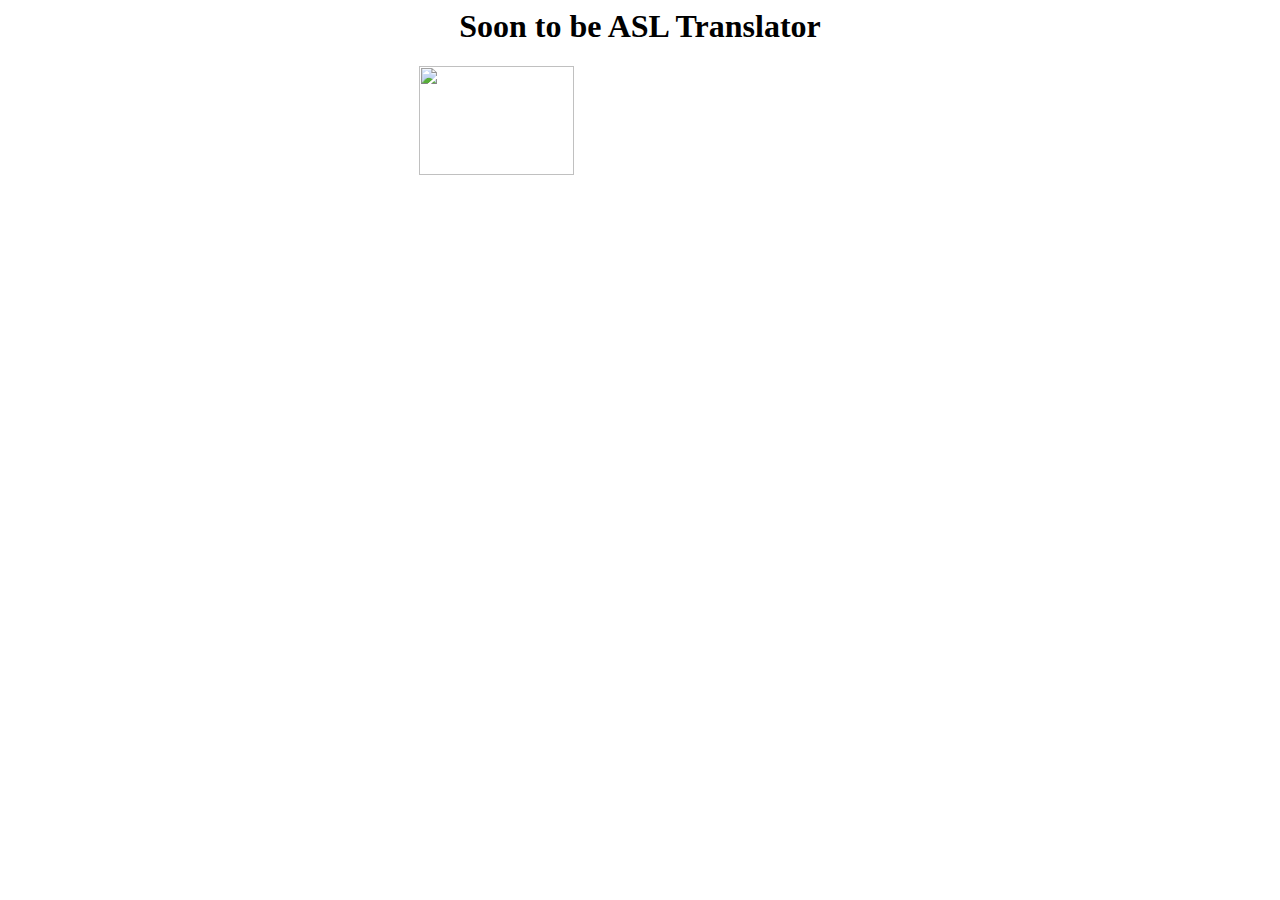
==== templates/index.html @ d7c4ff52 "created basic flask app with working live video feed." ====
<html>
  <head>
    <title>Mod1</title>
    <style>
	img {
  	display: block;
  	margin-left: auto;
  	margin-right: auto;
	width: 35%
	}
    </style>
  </head>
  <body>
    <h1 align="center">Soon to be ASL Translator</h1>
    <img id="bg" class="center" src="{{ url_for('video_feed') }}">
  </body>
</html>
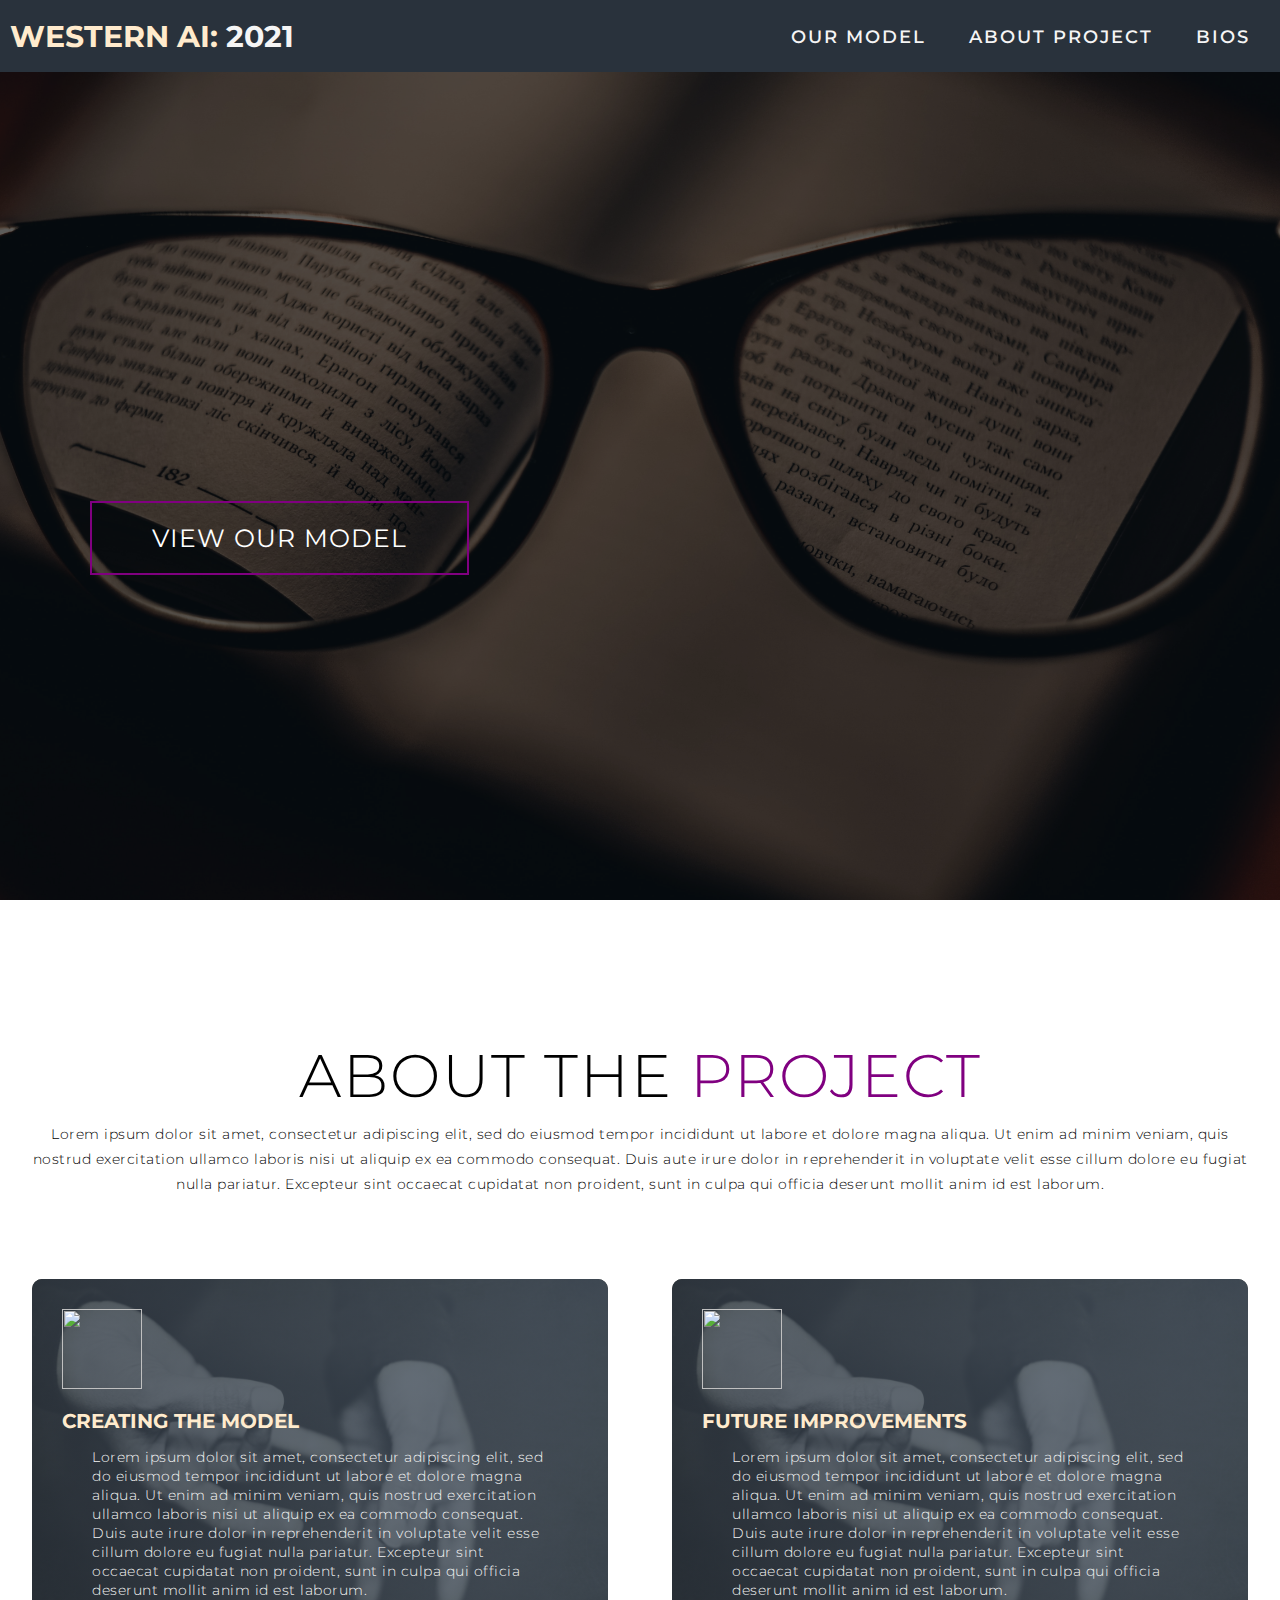
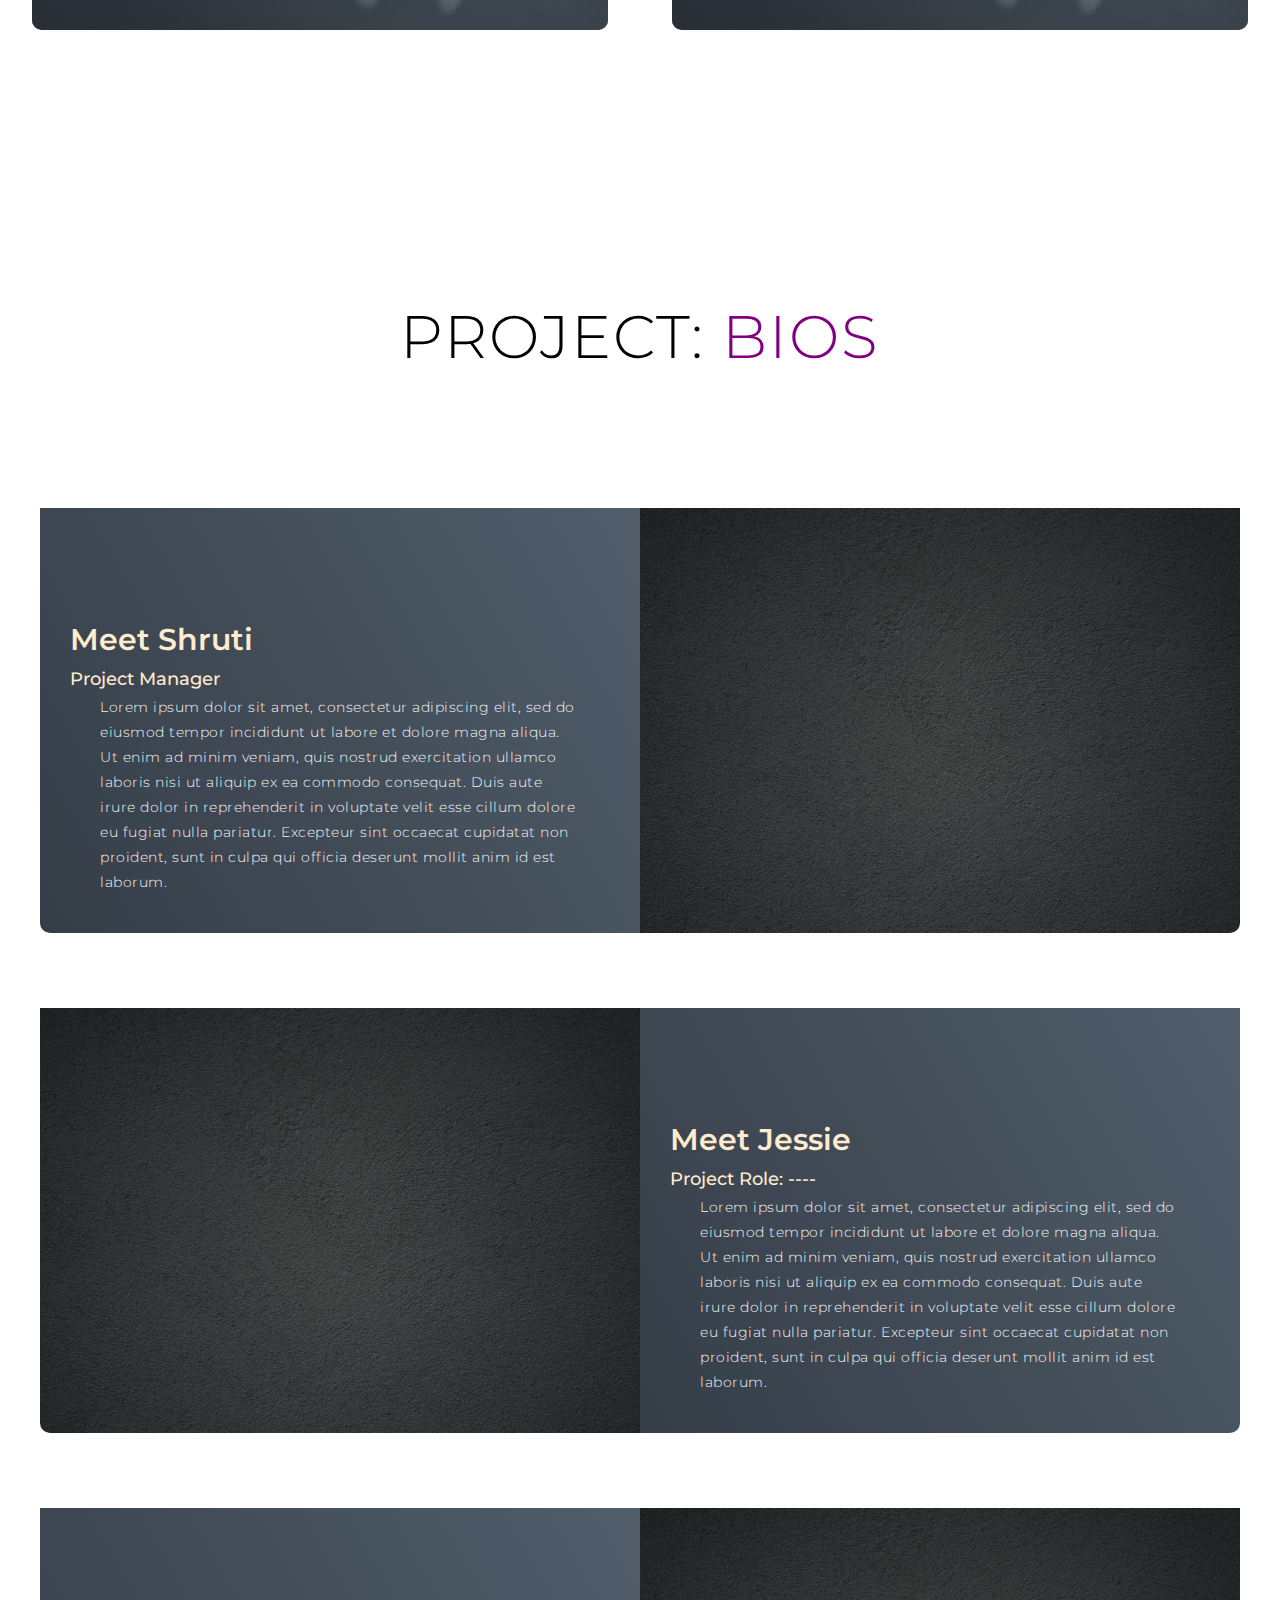
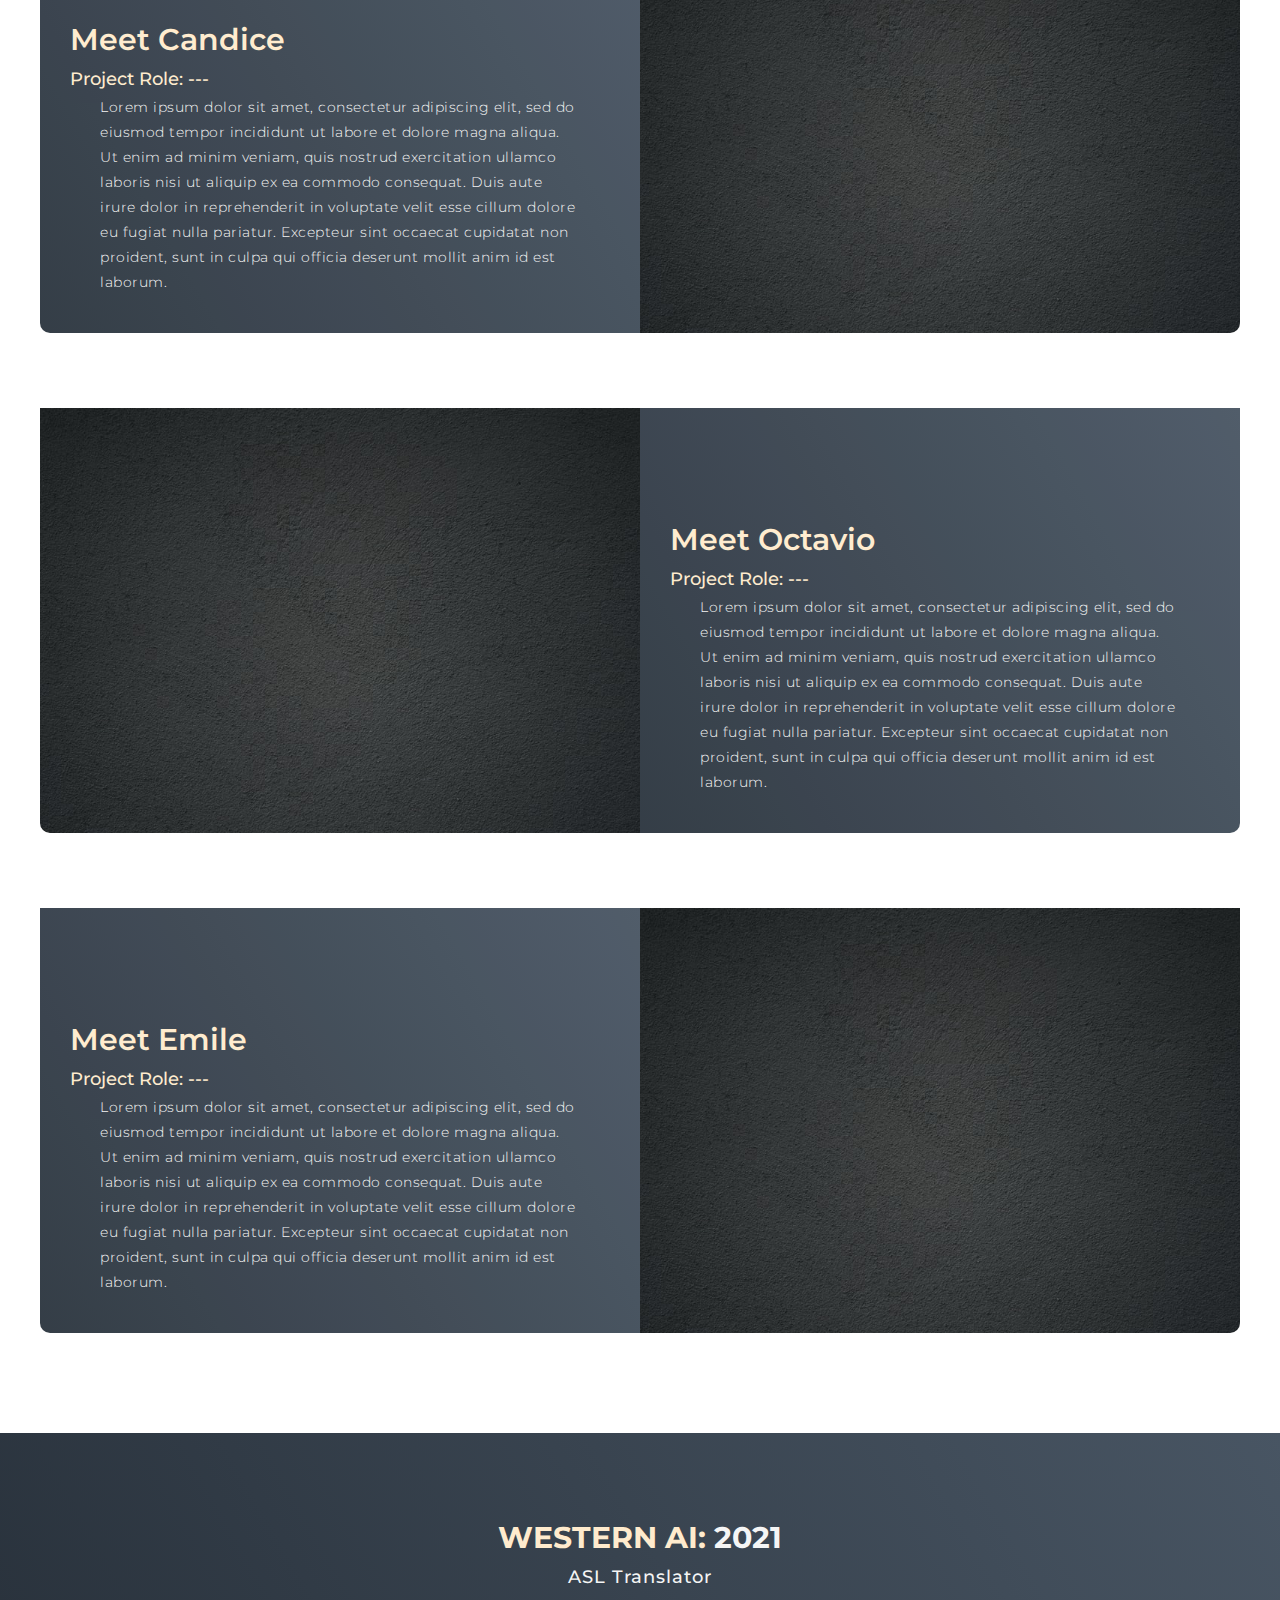
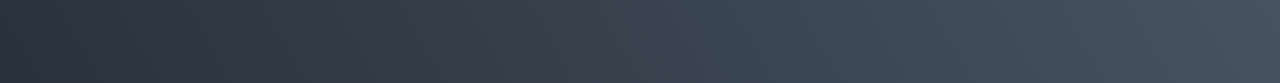
==== commit bcd85f4c: "moved html and stuff to templates folder" ====
--- a/templates/index.html
+++ b/templates/index.html
@@ -1,17 +1,171 @@
+<!DOCTYPE html>
+
 <html>
-  <head>
-    <title>Mod1</title>
-    <style>
-	img {
-  	display: block;
-  	margin-left: auto;
-  	margin-right: auto;
-	width: 35%
-	}
-    </style>
-  </head>
-  <body>
-    <h1 align="center">Soon to be ASL Translator</h1>
-    <img id="bg" class="center" src="{{ url_for('video_feed') }}">
-  </body>
-</html>
+<head>
+    <meta charset="utf-8" />
+    <title> Western AI 2021: ASL Translator </title>
+    <link rel="stylesheet" href="style.css">
+
+</head>
+
+<body>
+  <!--- Header  -->
+  <section id ="header">
+    <div class="header container"> 
+      <div class="nav-bar">
+        <div class="foot">
+          <a href="#Top"> <h1>Western AI: <span> 2021 </span></h1></a>
+        </div>
+        <div class="nav-list">
+          <div class="hamburger"> <div class="bar"> </div></div>
+          <ul>
+            <li><a href="Model.html"> Our Model</a></li>
+            <li><a href="#about">About Project</a></li>
+            <li><a href="#projects">Bios</a></li>
+
+          </ul>
+        </div>
+
+      </div>
+    </div>
+
+  </section>
+  <!--- end of Header  -->
+
+
+  <!--- Top Section -->
+  <section id = "Top">
+    <div class="top container">
+      <div>
+        <h1> Western AI:  <span></span></h1>
+        <h1> ASL Translator <span></span></h1>
+        <a href="Model.html" type="button" class="cta"> View Our Model</a>
+      </div>
+    </div>
+  </section>
+  <!--- End of Top Section -->
+
+
+  <!--- About The Project Section -->
+  <section id="about">
+    <div class="about container">
+      <div class="about-top">
+        <h1 class="section-title"> About The <span> Project</span></h1>
+        <p>
+          Lorem ipsum dolor sit amet, consectetur adipiscing elit, sed do eiusmod tempor incididunt ut labore et dolore magna aliqua. Ut enim ad minim veniam, quis nostrud exercitation ullamco laboris nisi ut aliquip ex ea commodo consequat. Duis aute irure dolor in reprehenderit in voluptate velit esse cillum dolore eu fugiat nulla pariatur. Excepteur sint occaecat cupidatat non proident, sunt in culpa qui officia deserunt mollit anim id est laborum.
+        </p>
+      </div>
+
+      <div class="about-bottom">
+        <div class="section-item">
+          <div class="icon"> <img src="https://img.icons8.com/bubbles/100/000000/sign-language-i.png"/> </div>
+          <h2> Creating the Model </h2>
+          <p>
+            Lorem ipsum dolor sit amet, consectetur adipiscing elit, sed do eiusmod tempor incididunt ut labore et dolore magna aliqua. Ut enim ad minim veniam, quis nostrud exercitation ullamco laboris nisi ut aliquip ex ea commodo consequat. Duis aute irure dolor in reprehenderit in voluptate velit esse cillum dolore eu fugiat nulla pariatur. Excepteur sint occaecat cupidatat non proident, sunt in culpa qui officia deserunt mollit anim id est laborum.
+          </p>  
+        </div>
+        <div class="section-item">
+          <div class="icon"> <img src="https://img.icons8.com/bubbles/100/000000/sign-language-i.png"/>  </div>
+          <h2> Future Improvements </h2>
+          <p>
+            Lorem ipsum dolor sit amet, consectetur adipiscing elit, sed do eiusmod tempor incididunt ut labore et dolore magna aliqua. Ut enim ad minim veniam, quis nostrud exercitation ullamco laboris nisi ut aliquip ex ea commodo consequat. Duis aute irure dolor in reprehenderit in voluptate velit esse cillum dolore eu fugiat nulla pariatur. Excepteur sint occaecat cupidatat non proident, sunt in culpa qui officia deserunt mollit anim id est laborum.
+          </p>  
+        </div>
+      </div>
+    </div>
+
+  </section>
+  <!--- End of About Project Section -->
+
+  <!--- Project Bios -->
+  <section id = "projects">
+    <div class = "projects container">
+      <div class="projects-header">
+        <h1 class="section-title">  Project: <span>Bios</span> </h1>
+      </div>
+
+      <div class="all-projects">
+        <div class="project-items"> 
+          <div class="project-info">
+            <h1>Meet Shruti</h1>
+            <h2>Project Manager</h2>
+            <p> Lorem ipsum dolor sit amet, consectetur adipiscing elit, sed do eiusmod tempor incididunt ut labore et dolore magna aliqua. Ut enim ad minim veniam, quis nostrud exercitation ullamco laboris nisi ut aliquip ex ea commodo consequat. Duis aute irure dolor in reprehenderit in voluptate velit esse cillum dolore eu fugiat nulla pariatur. Excepteur sint occaecat cupidatat non proident, sunt in culpa qui officia deserunt mollit anim id est laborum.
+            </p>
+          </div>
+          <div class="project-img">
+            <img src="./images/placehold.jpg" alt="img">
+          </div>
+        </div>
+
+        <div class="project-items"> 
+          <div class="project-info">
+            <h1>Meet Jessie</h1>
+            <h2>Project Role: ----</h2>
+            <p> Lorem ipsum dolor sit amet, consectetur adipiscing elit, sed do eiusmod tempor incididunt ut labore et dolore magna aliqua. Ut enim ad minim veniam, quis nostrud exercitation ullamco laboris nisi ut aliquip ex ea commodo consequat. Duis aute irure dolor in reprehenderit in voluptate velit esse cillum dolore eu fugiat nulla pariatur. Excepteur sint occaecat cupidatat non proident, sunt in culpa qui officia deserunt mollit anim id est laborum.
+            </p>
+          </div>
+          <div class="project-img">
+            <img src="./images/placehold.jpg" alt="img">
+          </div>
+        </div>
+
+        <div class="project-items"> 
+          <div class="project-info">
+            <h1>Meet Candice</h1>
+            <h2>Project Role: ---</h2>
+            <p> Lorem ipsum dolor sit amet, consectetur adipiscing elit, sed do eiusmod tempor incididunt ut labore et dolore magna aliqua. Ut enim ad minim veniam, quis nostrud exercitation ullamco laboris nisi ut aliquip ex ea commodo consequat. Duis aute irure dolor in reprehenderit in voluptate velit esse cillum dolore eu fugiat nulla pariatur. Excepteur sint occaecat cupidatat non proident, sunt in culpa qui officia deserunt mollit anim id est laborum.
+            </p>
+          </div>
+          <div class="project-img">
+            <img src="./images/placehold.jpg" alt="img">
+          </div>
+        </div>
+
+        <div class="project-items"> 
+          <div class="project-info">
+            <h1>Meet Octavio</h1>
+            <h2>Project Role: ---</h2>
+            <p> Lorem ipsum dolor sit amet, consectetur adipiscing elit, sed do eiusmod tempor incididunt ut labore et dolore magna aliqua. Ut enim ad minim veniam, quis nostrud exercitation ullamco laboris nisi ut aliquip ex ea commodo consequat. Duis aute irure dolor in reprehenderit in voluptate velit esse cillum dolore eu fugiat nulla pariatur. Excepteur sint occaecat cupidatat non proident, sunt in culpa qui officia deserunt mollit anim id est laborum.
+            </p>
+          </div>
+          <div class="project-img">
+            <img src="./images/placehold.jpg" alt="img">
+          </div>
+        </div>
+
+        <div class="project-items"> 
+          <div class="project-info">
+            <h1>Meet Emile </h1>
+            <h2>Project Role: ---</h2>
+            <p> Lorem ipsum dolor sit amet, consectetur adipiscing elit, sed do eiusmod tempor incididunt ut labore et dolore magna aliqua. Ut enim ad minim veniam, quis nostrud exercitation ullamco laboris nisi ut aliquip ex ea commodo consequat. Duis aute irure dolor in reprehenderit in voluptate velit esse cillum dolore eu fugiat nulla pariatur. Excepteur sint occaecat cupidatat non proident, sunt in culpa qui officia deserunt mollit anim id est laborum.
+            </p>
+          </div>
+          <div class="project-img">
+            <img src="./images/placehold.jpg" alt="img">
+          </div>
+        </div>
+      </div>
+
+    </div>
+  </section>
+
+  <!--- End of Project Bios -->
+
+  <!--- footer  -->
+  <section id="footer"> 
+    <div class="footer container">  
+      <div class="foot">
+       <h1> Western AI: <span>2021</span></h1>
+       <h2> ASL Translator </h2>
+      </div>
+    </div>
+
+  </section>
+
+  <!--- End of footer -->
+
+
+  <script src="work.js"></script>
+</body>
+
+</html>--- a/templates/style.css
+++ b/templates/style.css
@@ -0,0 +1,636 @@
+@import url('https://fonts.googleapis.com/css2?family=Montserrat:wght@300;400;700&display=swap');
+
+*{
+    padding: 0;
+    margin: 0;
+    box-sizing: border-box; 
+}
+
+html{
+    font-size: 10px;
+    font-family: 'Montserrat', sans-serif;
+    scroll-behavior: smooth;
+}
+
+a{
+    text-decoration: none;
+}
+
+.container{
+    min-height: 100vh;
+    width: 100%;
+    display: flex;
+    align-items: center;
+    justify-content: center;
+
+}
+
+img{
+    height: 100%;
+    width: 100%;
+    object-fit: cover;
+}
+
+p{
+    color: black;
+    font-size: 1.4rem;
+    margin-top: 5px;
+    line-height: 2.5rem;
+    font-weight: 300;
+    letter-spacing: .05rem;
+    padding-right: 30px;
+    padding-left: 30px;
+}
+
+.section-title{
+    font-size: 4rem;
+    font-weight: 300;
+    color: black;
+    margin-bottom: 10px;
+    text-transform: uppercase;
+    letter-spacing: .2rem;
+    text-align: center;
+}
+
+.section-title span{
+    color: purple;
+}
+
+.cta{
+    display: inline-block;
+    padding: 10px 30px;
+    color: white;
+    background-color: transparent;
+    border: 2px solid purple;
+    font-size: 2rem;
+    text-transform: uppercase;
+    letter-spacing: .1rem;
+    margin-top: 30px;
+    transition: .3s ease background-color;
+    transition-property: background-color, color;
+}
+.cta:hover{
+    color: blanchedalmond;
+    background-color: purple;
+}
+
+.foot h1{
+    font-size: 3rem;
+    text-transform: uppercase;
+    color: blanchedalmond;
+}
+.foot h1 span{
+    color: whitesmoke;
+}
+
+/* Header*/
+#header{
+    position: fixed;
+    z-index: 1000;
+    left: 0;
+    top: 0;
+    width: 100vw;
+    height: auto;
+}
+
+#header .header{
+    min-height: 8vh;
+    background-color: #29323c;
+    transition: .5s ease background-color;
+}
+
+.header .nav-bar{
+    display: flex;
+    align-items: center;
+    justify-content: space-between;
+    width: 100%;
+    height: 100%;
+    max-width: 1300px;
+    padding: 0 10px;
+}
+
+#header .nav-list ul{
+    list-style: none;
+    position: absolute;
+    background-color: #29323c;
+    width: 100vw;
+    height: 100vh;
+    left: 100%;
+    top: 0;
+    display: flex;
+    flex-direction: column;
+    justify-content: center;
+    align-items: left;
+    z-index: 1;
+    overflow-x: hidden;
+    transition: .5s ease left;
+
+}
+
+#header .nav-list ul.active {
+	left: 0;
+}
+
+#header .nav-list ul a {
+    font-size: 2rem;
+    font-weight: 400;
+    letter-spacing: .2rem;
+    text-decoration: none;
+    color: whitesmoke;
+    text-transform: uppercase;
+    padding: 20px;
+    display: block;
+}
+
+#header .nav-list ul li:hover a{
+    color: blanchedalmond;
+}
+
+#header .hamburger{
+    height: 60px;
+    width: 60px;
+    display: inline-block;
+    border: 3px solid whitesmoke;
+    border: 50%;
+    position: relative;
+    display: flex;
+    align-items: center;
+    justify-content: center;
+    z-index: 100;
+    cursor: pointer;
+	transform: scale(.8);
+	margin-right: 30px;
+}
+
+#header .hamburger::after{
+    position: absolute;
+    content: '';
+    height: 100%;
+    width: 100%;
+    border: 100% 3px solid whitesmoke;
+    animation: hamburger_pulse 1.5s ease infinite;
+
+}
+
+#header .hamburger .bar{
+    height: 2px;
+    width: 30px;
+    position: relative;
+    background-color: whitesmoke;
+    z-index: -1;
+}
+
+#header .hamburger .bar::after,
+#header .hamburger .bar::before{
+    content: '';
+    position:absolute;
+    height: 100%;
+    width: 100%;
+    left: 0;
+    background-color: whitesmoke;
+    transition: .3s ease;
+    transition-property: top, bottom;
+}
+
+#header .hamburger .bar::after{
+   top: 8px; 
+}
+#header .hamburger .bar::before{
+    bottom: 8px; 
+}
+
+#header .hamburger.active .bar::before {
+    bottom: 0px;
+}
+#header .hamburger.active .bar::after {
+	top: 0px;
+}
+
+
+
+/*End of header*/
+
+/* Top sec*/
+
+#Top{
+    background-image: url(./images/glasses.jpg);
+    background-size: cover;
+    background-position: top center;
+    position: relative;
+    z-index: 1;
+}
+
+#Top::after{
+    content: '';
+    position: absolute;
+    left: 0;
+    top: 0;
+    height: 100%;
+    width: 100%;
+    background-color: black;
+    opacity: 0.6;
+    z-index: -1;
+
+}
+
+#Top .top{
+    max-width: 1200px;
+    margin: 0 auto;
+    padding: 0 50px;
+    justify-content: flex-start;
+}
+
+#Top h1{
+    display: block;
+    width: fit-content;
+    font-size: 5rem;
+    position: relative;
+    color: transparent;
+    animation: text_reveal 0.5s ease forwards;
+    animation-delay: 1s;
+}
+
+#Top h1:nth-child(1){
+    animation-delay: 1s;
+}
+
+#Top h1:nth-child(2){
+    animation-delay: 2s;
+}
+
+
+#Top h1 span{
+    position: absolute;
+    top: 0;
+    left: 0;
+    height: 100%;
+    width: 0;
+    background-color: purple;
+    animation: text_reveal_box 1s ease;
+    animation-delay: .5s;
+}
+
+#Top h1:nth-child(1) span{
+    animation-delay: .5s;
+}
+
+#Top h1:nth-child(2) span{
+    animation-delay: 1.5s;
+}
+
+
+/* end of Top sec*/
+
+/* About Section */
+
+#about{
+    
+}
+#about .about{
+    flex-direction: column ;
+    text-align: center;
+    max-width: 1500px;
+    margin: 0 auto;
+    padding: 50px 0;
+}
+
+#about .about-bottom{
+    display: flex;
+    align-items: center;
+    justify-content: center;
+    flex-wrap: wrap;
+    margin-top: 50px;
+}
+
+#about .section-item{
+    flex-basis: 80%;
+    display: flex;
+    align-items: flex-start;
+    justify-content: center;
+    flex-direction: column;
+    padding: 30px;
+    border-radius: 10px;
+    background-image: url(./images/hands.jpeg);
+    background-size: cover;
+    margin: 10px 5%;
+    position: relative;
+    z-index: 1;
+    overflow: hidden;
+
+}
+
+#about .section-item::after{
+    content: '';
+    position: absolute;
+    left: 0;
+    top: 0;
+    width: 100%;
+    height: 100%;
+    background-image: linear-gradient(60deg, #29323c 0%, #485563 100%);
+    opacity: .8;
+    z-index: -1;
+
+}
+
+#about .about-bottom .icon{
+    height: 80px;
+    width: 80px;
+    margin-bottom: 20px;
+}
+
+#about .section-item h2{
+    font-size: 2rem;
+    color: blanchedalmond;
+    margin-bottom: 10px;
+    text-transform: uppercase;
+}
+
+#about .section-item p{
+    color: whitesmoke;
+    text-align: left;
+    font-size: 1.4rem;
+    line-height: 1.9rem;
+    padding-left: 30px;
+    padding-right: 30px;
+}
+
+/* End About Section */
+
+/* Projects Section */
+
+#projects .projects{
+    flex-direction: column;
+    max-width: 1200px;
+    margin: 0 auto;
+    padding: 100px 0;
+}
+
+#projects .projects-header{
+    margin-bottom: 50px;
+
+}
+
+#projects .all-projects{
+    display: flex;
+    align-items: center;
+    justify-content: center;
+    flex-direction: column;
+}
+
+#projects .project-items{
+    display:flex;
+    align-items: center;
+    justify-content: center;
+    flex-direction: column;
+    width: 80%;
+    margin: 20px auto;
+    overflow: hidden;
+    border-radius: 10px;
+
+}
+
+#projects .project-info{
+    padding: 30px;
+    flex-basis: 50%;
+    background-color: white;
+    height: 100%;
+    display: flex;
+    align-items: flex-start;
+    justify-content: center;
+    flex-direction: column;
+    background-image: linear-gradient(60deg, #29323c 0%, #485563 100%);
+    opacity: 0.95;
+    color: blanchedalmond;
+
+
+}
+
+#projects .project-info h1{
+    font-size: 3rem;
+    font-weight: 600;
+
+}
+
+#projects .project-info h2{
+    font-size: 1.8rem;
+    font-weight: 500;
+    margin-top: 10px;
+}
+
+#projects .project-info p{
+    color: whitesmoke;
+}
+
+#projects .project-img{
+    flex-basis: 50%;
+    height: 400px;
+    overflow: hidden;
+}
+
+#projects .project-img::after{
+    content: '';
+    position: absolute;
+    left: 0px;
+    top: 0px;
+    height: 100%;
+    width: 100%;
+    background-image: linear-gradient(60deg, #29323c 0%, #485563 100%);
+    opacity: .7;
+}
+
+#projects .project-img img{
+    transition: .3s ease transform;
+}
+#projects .project-items:hover .project-img img{
+    transform: scale(1.1);
+}
+
+/* Footer */
+#footer{
+    background-image: linear-gradient(60deg, #29323c 0%, #485563 100%);
+}
+
+#footer .footer{
+    min-height: 250px;
+    flex-direction: column;
+    padding-top: 50px;
+    padding-bottom: 50px;
+}
+
+.foot h2{
+    color: whitesmoke;
+    font-weight: 500;
+    font-size: 1.8rem;
+    letter-spacing: .1rem;
+    margin-top: 10px;
+    margin-bottom: 10px;
+    text-align: center;
+}
+
+/* End of Footer*/
+
+
+/* Our Model page*/
+#model_view{
+    background-image: url(./images/placehold.jpg);
+    background-size: cover;
+    background-position: top center;
+    position: relative;
+    z-index: 1;
+    height: 550px;
+}
+
+#model_view::after{
+    content: '';
+    position: absolute;
+    left: 0;
+    top: 0;
+    height: 100%;
+    width: 100%;
+    background-color: black;
+    opacity: 0.6;
+    z-index: -1;
+}
+
+#model_view h1{
+    display: block;
+    width: fit-content;
+    font-size: 7rem;
+    position: relative;
+    color: transparent;
+    animation: text_reveal 0.5s ease forwards;
+    animation-delay: 1s;
+    text-transform: uppercase;
+
+}
+
+#model_view h1:nth-child(1){
+    animation-delay: 1s;
+}
+
+
+#showcase .showcase{
+    text-align: center;
+    max-width: 1000px;
+    margin: 0 auto;
+    min-height: 75vh;
+    width: 100%;
+    display: flex;
+    align-items: center;
+    justify-content: center;
+}
+
+#main_section{
+    border: 3px solid black;
+    -webkit-box-flex: 1;
+    margin: 100px;
+    padding: 300px;
+    
+}
+
+
+/*End of Model Page */
+/* Key frames */
+
+@keyframes hamburger_pulse{
+    0%{
+        opacity: 1;
+        transform: scale(1);
+    }
+    100%{
+        opacity: 0;
+        transition: (1.5);
+    }
+
+}
+
+@keyframes text_reveal_box{
+    50%{
+        width: 100%;
+        left: 0;
+    }
+    100%{
+        width: 0;
+        left: 100%;
+    }
+
+}
+
+@keyframes text_reveal{
+    100%{
+        color: blanchedalmond;
+
+    }
+}
+
+/* End of Key frames */
+
+/* For Tablet and Desktops */
+@media only screen and (min-width:768px){
+    .cta{
+        font-size: 2.5rem;
+        padding: 20px 60px;
+    }
+
+    h1.section-title{
+        font-size: 6rem;
+    }
+
+    #Top h1{
+        font-size: 6rem;
+    }
+
+    #about .about-bottom .section-item{
+        flex-basis: 45%;
+        margin: 2.5%;
+    }
+
+    #projects .project-items{
+        flex-direction: row;
+    }
+
+    #projects .project-items:nth-child(even){
+        flex-direction: row-reverse;
+    }
+
+    #projects .project-items{
+        height: 500px;
+        margin: 0;
+        width: 100%;
+        padding-top: 150px;
+    }
+
+    #projects .all-projects .project-info{
+        height: 500px;
+    }
+
+    #projects .all-projects .project-img{
+        height: 500px;
+    }
+
+}
+
+@media only screen and (min-width: 1200px) {
+    #header .hamburger{
+        display: none;
+    }
+    #header .nav-list ul{
+        position: initial;
+        display: block;
+        height: auto;
+        width: fit-content;
+    }
+
+    #header .nav-list ul li{
+        display: inline-block;
+    }
+
+    #header .nav-list ul li a{
+        font-size: 1.75em;
+        font-weight: 550;
+    }
+
+    #header .nav-list ul a:after{
+        display: none;
+    }
+}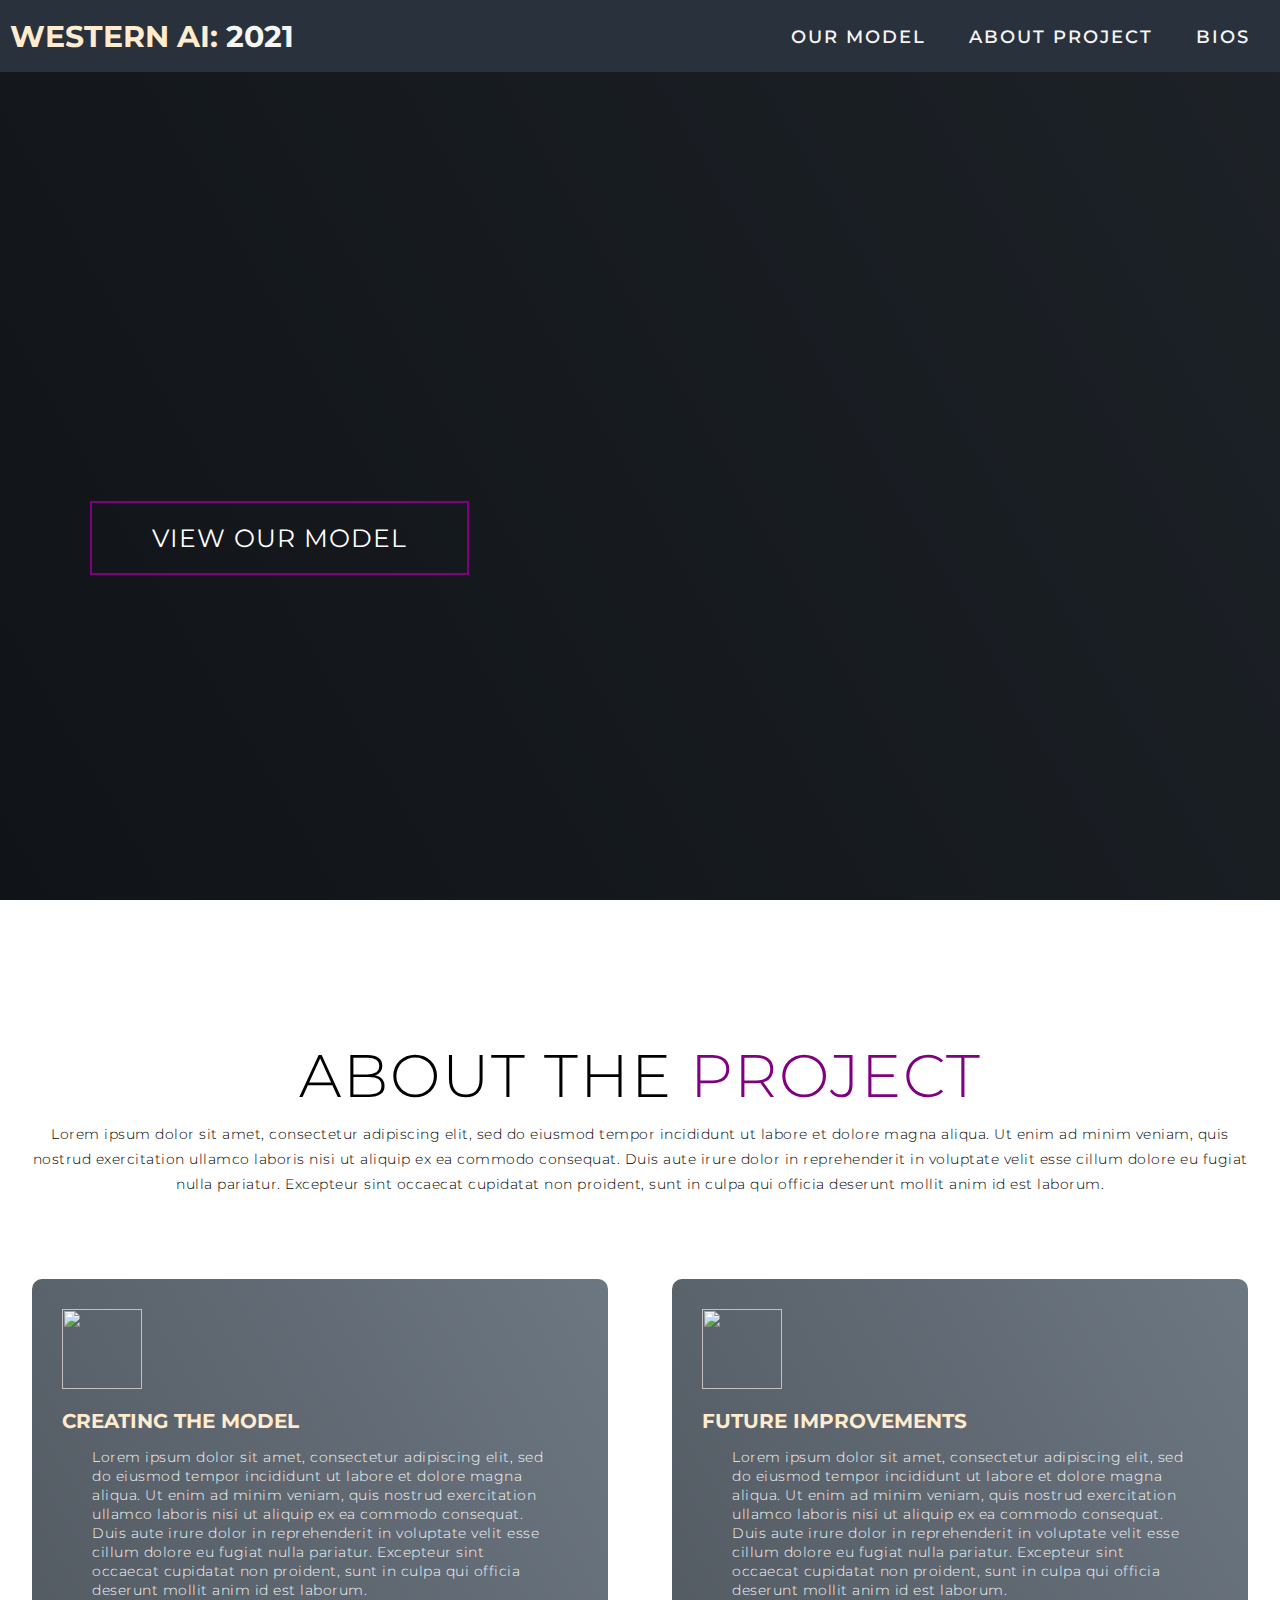
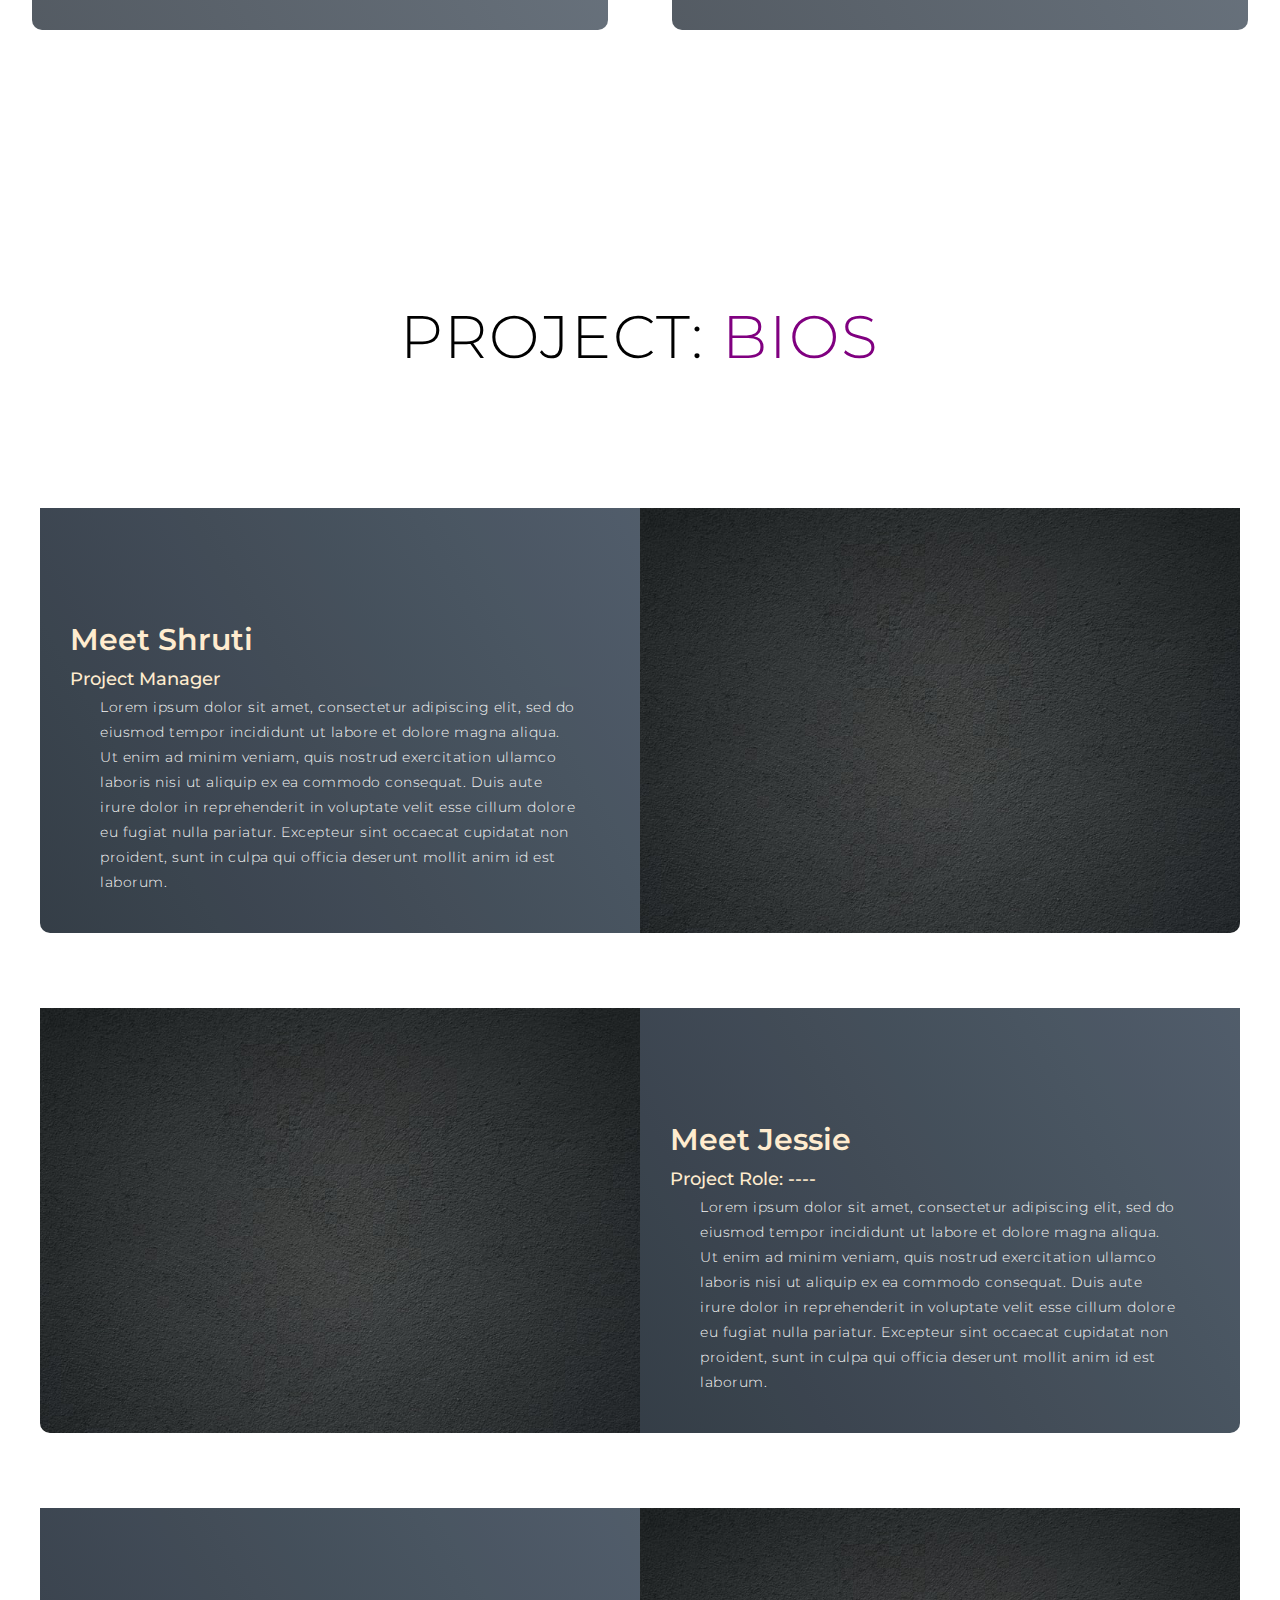
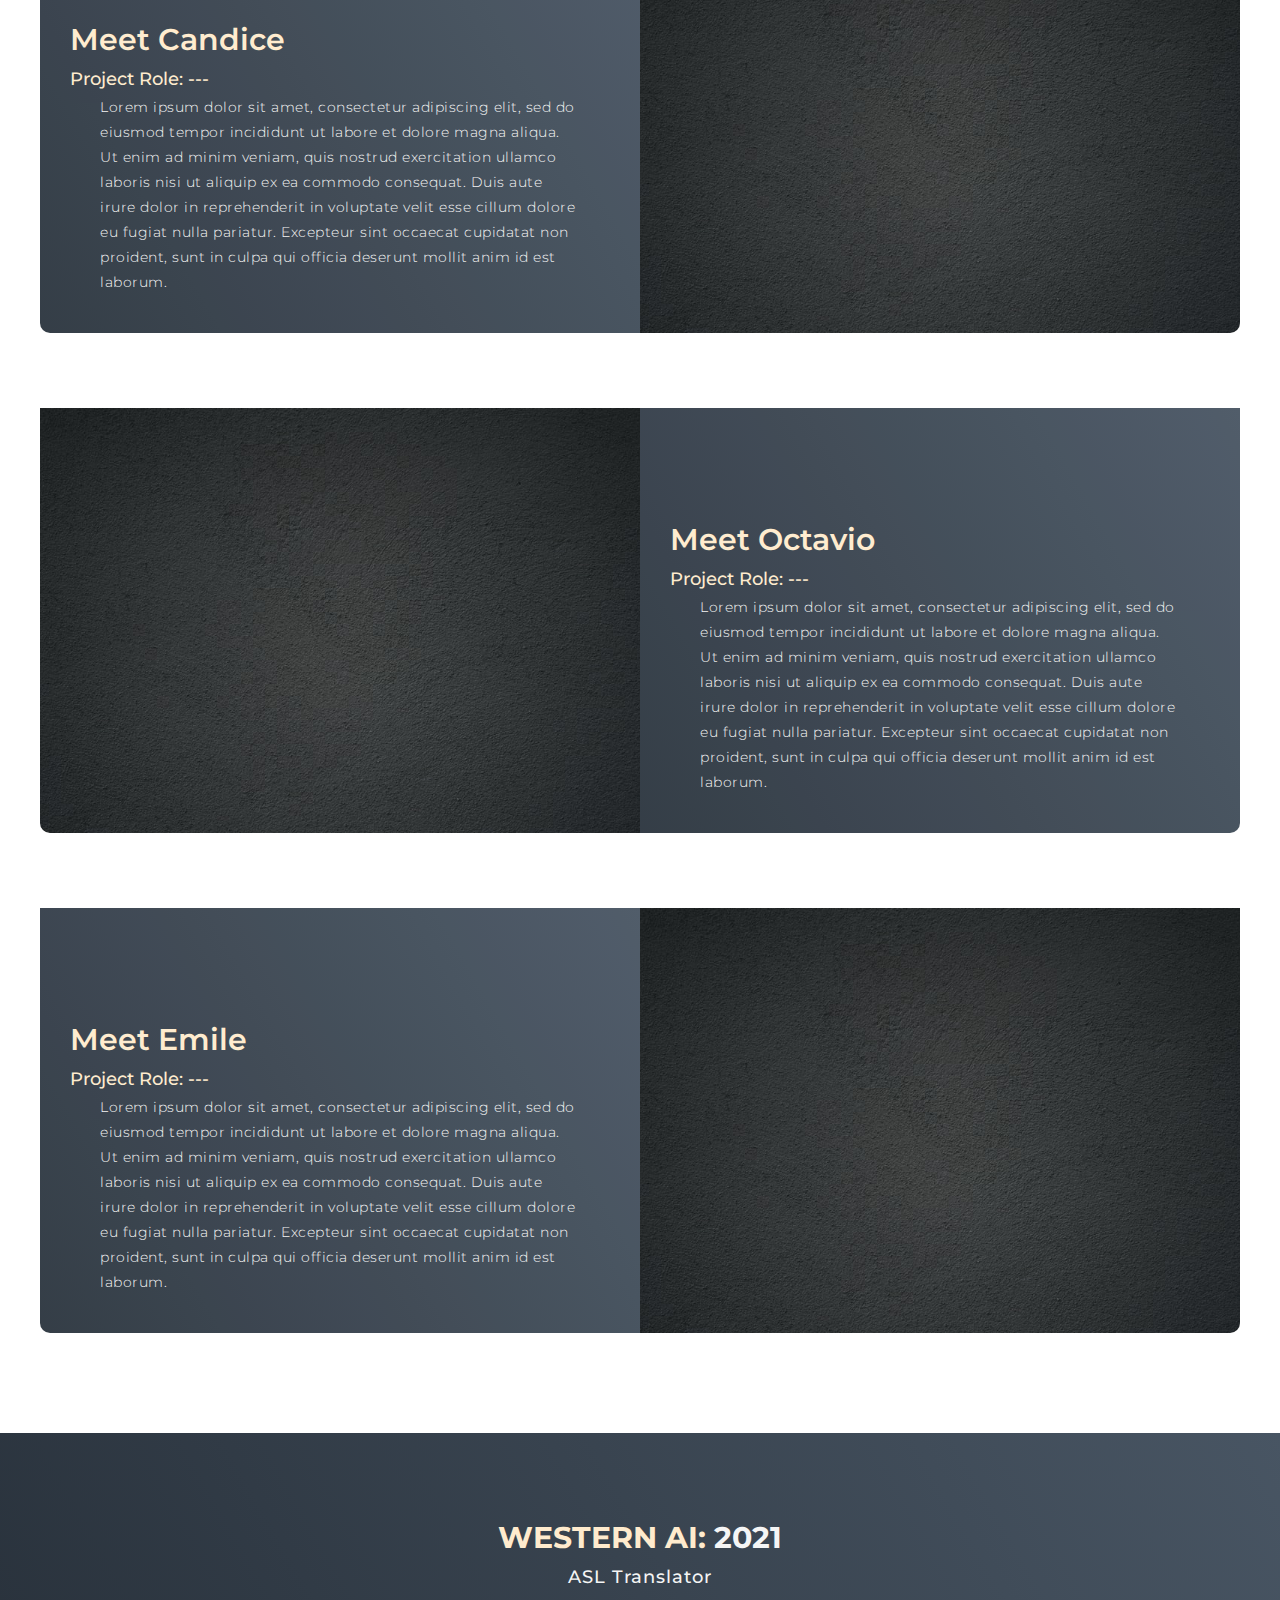
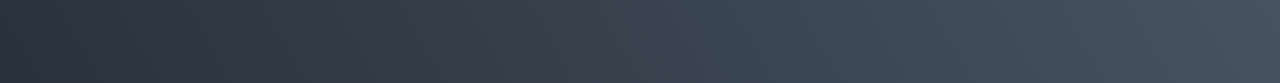
==== commit 0ef54210: "Livestream fixed and set for new model to be uploaded" ====
--- a/templates/index.html
+++ b/templates/index.html
@@ -4,7 +4,7 @@
 <head>
     <meta charset="utf-8" />
     <title> Western AI 2021: ASL Translator </title>
-    <link rel="stylesheet" href="style.css">
+    <link rel="stylesheet" href="../static/css/style.css">
 
 </head>
 
@@ -22,7 +22,6 @@
             <li><a href="Model.html"> Our Model</a></li>
             <li><a href="#about">About Project</a></li>
             <li><a href="#projects">Bios</a></li>
-
           </ul>
         </div>
 
@@ -93,7 +92,7 @@
             </p>
           </div>
           <div class="project-img">
-            <img src="./images/placehold.jpg" alt="img">
+            <img src="../static/img/placehold.jpg" alt="img">
           </div>
         </div>
 
@@ -105,7 +104,7 @@
             </p>
           </div>
           <div class="project-img">
-            <img src="./images/placehold.jpg" alt="img">
+            <img src="../static/img/placehold.jpg" alt="img">
           </div>
         </div>
 
@@ -117,7 +116,7 @@
             </p>
           </div>
           <div class="project-img">
-            <img src="./images/placehold.jpg" alt="img">
+            <img src="../static/img/placehold.jpg" alt="img">
           </div>
         </div>
 
@@ -129,7 +128,7 @@
             </p>
           </div>
           <div class="project-img">
-            <img src="./images/placehold.jpg" alt="img">
+            <img src="../static/img/placehold.jpg" alt="img">
           </div>
         </div>
 
@@ -141,7 +140,7 @@
             </p>
           </div>
           <div class="project-img">
-            <img src="./images/placehold.jpg" alt="img">
+            <img src="../static/img/placehold.jpg" alt="img">
           </div>
         </div>
       </div>
@@ -165,7 +164,7 @@
   <!--- End of footer -->
 
 
-  <script src="work.js"></script>
+  <script src="../static/work.js"></script>
 </body>
 
 </html>--- a/static/css/style.css
+++ b/static/css/style.css
@@ -0,0 +1,636 @@
+@import url('https://fonts.googleapis.com/css2?family=Montserrat:wght@300;400;700&display=swap');
+
+*{
+    padding: 0;
+    margin: 0;
+    box-sizing: border-box; 
+}
+
+html{
+    font-size: 10px;
+    font-family: 'Montserrat', sans-serif;
+    scroll-behavior: smooth;
+}
+
+a{
+    text-decoration: none;
+}
+
+.container{
+    min-height: 100vh;
+    width: 100%;
+    display: flex;
+    align-items: center;
+    justify-content: center;
+
+}
+
+img{
+    height: 100%;
+    width: 100%;
+    object-fit: cover;
+}
+
+p{
+    color: black;
+    font-size: 1.4rem;
+    margin-top: 5px;
+    line-height: 2.5rem;
+    font-weight: 300;
+    letter-spacing: .05rem;
+    padding-right: 30px;
+    padding-left: 30px;
+}
+
+.section-title{
+    font-size: 4rem;
+    font-weight: 300;
+    color: black;
+    margin-bottom: 10px;
+    text-transform: uppercase;
+    letter-spacing: .2rem;
+    text-align: center;
+}
+
+.section-title span{
+    color: purple;
+}
+
+.cta{
+    display: inline-block;
+    padding: 10px 30px;
+    color: white;
+    background-color: transparent;
+    border: 2px solid purple;
+    font-size: 2rem;
+    text-transform: uppercase;
+    letter-spacing: .1rem;
+    margin-top: 30px;
+    transition: .3s ease background-color;
+    transition-property: background-color, color;
+}
+.cta:hover{
+    color: blanchedalmond;
+    background-color: purple;
+}
+
+.foot h1{
+    font-size: 3rem;
+    text-transform: uppercase;
+    color: blanchedalmond;
+}
+.foot h1 span{
+    color: whitesmoke;
+}
+
+/* Header*/
+#header{
+    position: fixed;
+    z-index: 1000;
+    left: 0;
+    top: 0;
+    width: 100vw;
+    height: auto;
+}
+
+#header .header{
+    min-height: 8vh;
+    background-color: #29323c;
+    transition: .5s ease background-color;
+}
+
+.header .nav-bar{
+    display: flex;
+    align-items: center;
+    justify-content: space-between;
+    width: 100%;
+    height: 100%;
+    max-width: 1300px;
+    padding: 0 10px;
+}
+
+#header .nav-list ul{
+    list-style: none;
+    position: absolute;
+    background-color: #29323c;
+    width: 100vw;
+    height: 100vh;
+    left: 100%;
+    top: 0;
+    display: flex;
+    flex-direction: column;
+    justify-content: center;
+    align-items: left;
+    z-index: 1;
+    overflow-x: hidden;
+    transition: .5s ease left;
+
+}
+
+#header .nav-list ul.active {
+	left: 0;
+}
+
+#header .nav-list ul a {
+    font-size: 2rem;
+    font-weight: 400;
+    letter-spacing: .2rem;
+    text-decoration: none;
+    color: whitesmoke;
+    text-transform: uppercase;
+    padding: 20px;
+    display: block;
+}
+
+#header .nav-list ul li:hover a{
+    color: blanchedalmond;
+}
+
+#header .hamburger{
+    height: 60px;
+    width: 60px;
+    display: inline-block;
+    border: 3px solid whitesmoke;
+    border: 50%;
+    position: relative;
+    display: flex;
+    align-items: center;
+    justify-content: center;
+    z-index: 100;
+    cursor: pointer;
+	transform: scale(.8);
+	margin-right: 30px;
+}
+
+#header .hamburger::after{
+    position: absolute;
+    content: '';
+    height: 100%;
+    width: 100%;
+    border: 100% 3px solid whitesmoke;
+    animation: hamburger_pulse 1.5s ease infinite;
+
+}
+
+#header .hamburger .bar{
+    height: 2px;
+    width: 30px;
+    position: relative;
+    background-color: whitesmoke;
+    z-index: -1;
+}
+
+#header .hamburger .bar::after,
+#header .hamburger .bar::before{
+    content: '';
+    position:absolute;
+    height: 100%;
+    width: 100%;
+    left: 0;
+    background-color: whitesmoke;
+    transition: .3s ease;
+    transition-property: top, bottom;
+}
+
+#header .hamburger .bar::after{
+   top: 8px; 
+}
+#header .hamburger .bar::before{
+    bottom: 8px; 
+}
+
+#header .hamburger.active .bar::before {
+    bottom: 0px;
+}
+#header .hamburger.active .bar::after {
+	top: 0px;
+}
+
+
+
+/*End of header*/
+
+/* Top sec*/
+
+#Top{
+    background-image: url(./images/glasses.jpg);
+    background-size: cover;
+    background-position: top center;
+    position: relative;
+    z-index: 1;
+}
+
+#Top::after{
+    content: '';
+    position: absolute;
+    left: 0;
+    top: 0;
+    height: 100%;
+    width: 100%;
+    background-color: black;
+    opacity: 0.6;
+    z-index: -1;
+
+}
+
+#Top .top{
+    max-width: 1200px;
+    margin: 0 auto;
+    padding: 0 50px;
+    justify-content: flex-start;
+}
+
+#Top h1{
+    display: block;
+    width: fit-content;
+    font-size: 5rem;
+    position: relative;
+    color: transparent;
+    animation: text_reveal 0.5s ease forwards;
+    animation-delay: 1s;
+}
+
+#Top h1:nth-child(1){
+    animation-delay: 1s;
+}
+
+#Top h1:nth-child(2){
+    animation-delay: 2s;
+}
+
+
+#Top h1 span{
+    position: absolute;
+    top: 0;
+    left: 0;
+    height: 100%;
+    width: 0;
+    background-color: purple;
+    animation: text_reveal_box 1s ease;
+    animation-delay: .5s;
+}
+
+#Top h1:nth-child(1) span{
+    animation-delay: .5s;
+}
+
+#Top h1:nth-child(2) span{
+    animation-delay: 1.5s;
+}
+
+
+/* end of Top sec*/
+
+/* About Section */
+
+#about{
+    
+}
+#about .about{
+    flex-direction: column ;
+    text-align: center;
+    max-width: 1500px;
+    margin: 0 auto;
+    padding: 50px 0;
+}
+
+#about .about-bottom{
+    display: flex;
+    align-items: center;
+    justify-content: center;
+    flex-wrap: wrap;
+    margin-top: 50px;
+}
+
+#about .section-item{
+    flex-basis: 80%;
+    display: flex;
+    align-items: flex-start;
+    justify-content: center;
+    flex-direction: column;
+    padding: 30px;
+    border-radius: 10px;
+    background-image: url(./images/hands.jpeg);
+    background-size: cover;
+    margin: 10px 5%;
+    position: relative;
+    z-index: 1;
+    overflow: hidden;
+
+}
+
+#about .section-item::after{
+    content: '';
+    position: absolute;
+    left: 0;
+    top: 0;
+    width: 100%;
+    height: 100%;
+    background-image: linear-gradient(60deg, #29323c 0%, #485563 100%);
+    opacity: .8;
+    z-index: -1;
+
+}
+
+#about .about-bottom .icon{
+    height: 80px;
+    width: 80px;
+    margin-bottom: 20px;
+}
+
+#about .section-item h2{
+    font-size: 2rem;
+    color: blanchedalmond;
+    margin-bottom: 10px;
+    text-transform: uppercase;
+}
+
+#about .section-item p{
+    color: whitesmoke;
+    text-align: left;
+    font-size: 1.4rem;
+    line-height: 1.9rem;
+    padding-left: 30px;
+    padding-right: 30px;
+}
+
+/* End About Section */
+
+/* Projects Section */
+
+#projects .projects{
+    flex-direction: column;
+    max-width: 1200px;
+    margin: 0 auto;
+    padding: 100px 0;
+}
+
+#projects .projects-header{
+    margin-bottom: 50px;
+
+}
+
+#projects .all-projects{
+    display: flex;
+    align-items: center;
+    justify-content: center;
+    flex-direction: column;
+}
+
+#projects .project-items{
+    display:flex;
+    align-items: center;
+    justify-content: center;
+    flex-direction: column;
+    width: 80%;
+    margin: 20px auto;
+    overflow: hidden;
+    border-radius: 10px;
+
+}
+
+#projects .project-info{
+    padding: 30px;
+    flex-basis: 50%;
+    background-color: white;
+    height: 100%;
+    display: flex;
+    align-items: flex-start;
+    justify-content: center;
+    flex-direction: column;
+    background-image: linear-gradient(60deg, #29323c 0%, #485563 100%);
+    opacity: 0.95;
+    color: blanchedalmond;
+
+
+}
+
+#projects .project-info h1{
+    font-size: 3rem;
+    font-weight: 600;
+
+}
+
+#projects .project-info h2{
+    font-size: 1.8rem;
+    font-weight: 500;
+    margin-top: 10px;
+}
+
+#projects .project-info p{
+    color: whitesmoke;
+}
+
+#projects .project-img{
+    flex-basis: 50%;
+    height: 400px;
+    overflow: hidden;
+}
+
+#projects .project-img::after{
+    content: '';
+    position: absolute;
+    left: 0px;
+    top: 0px;
+    height: 100%;
+    width: 100%;
+    background-image: linear-gradient(60deg, #29323c 0%, #485563 100%);
+    opacity: .7;
+}
+
+#projects .project-img img{
+    transition: .3s ease transform;
+}
+#projects .project-items:hover .project-img img{
+    transform: scale(1.1);
+}
+
+/* Footer */
+#footer{
+    background-image: linear-gradient(60deg, #29323c 0%, #485563 100%);
+}
+
+#footer .footer{
+    min-height: 250px;
+    flex-direction: column;
+    padding-top: 50px;
+    padding-bottom: 50px;
+}
+
+.foot h2{
+    color: whitesmoke;
+    font-weight: 500;
+    font-size: 1.8rem;
+    letter-spacing: .1rem;
+    margin-top: 10px;
+    margin-bottom: 10px;
+    text-align: center;
+}
+
+/* End of Footer*/
+
+
+/* Our Model page*/
+#model_view{
+    background-image: url(./images/placehold.jpg);
+    background-size: cover;
+    background-position: top center;
+    position: relative;
+    z-index: 1;
+    height: 550px;
+}
+
+#model_view::after{
+    content: '';
+    position: absolute;
+    left: 0;
+    top: 0;
+    height: 100%;
+    width: 100%;
+    background-color: black;
+    opacity: 0.6;
+    z-index: -1;
+}
+
+#model_view h1{
+    display: block;
+    width: fit-content;
+    font-size: 7rem;
+    position: relative;
+    color: transparent;
+    animation: text_reveal 0.5s ease forwards;
+    animation-delay: 1s;
+    text-transform: uppercase;
+
+}
+
+#model_view h1:nth-child(1){
+    animation-delay: 1s;
+}
+
+
+#showcase .showcase{
+    text-align: center;
+    max-width: 1000px;
+    margin: 0 auto;
+    min-height: 75vh;
+    width: 100%;
+    display: flex;
+    align-items: center;
+    justify-content: center;
+}
+
+#main_section{
+    border: 3px solid black;
+    -webkit-box-flex: 1;
+    margin: 100px;
+    padding: 300px;
+    
+}
+
+
+/*End of Model Page */
+/* Key frames */
+
+@keyframes hamburger_pulse{
+    0%{
+        opacity: 1;
+        transform: scale(1);
+    }
+    100%{
+        opacity: 0;
+        transition: (1.5);
+    }
+
+}
+
+@keyframes text_reveal_box{
+    50%{
+        width: 100%;
+        left: 0;
+    }
+    100%{
+        width: 0;
+        left: 100%;
+    }
+
+}
+
+@keyframes text_reveal{
+    100%{
+        color: blanchedalmond;
+
+    }
+}
+
+/* End of Key frames */
+
+/* For Tablet and Desktops */
+@media only screen and (min-width:768px){
+    .cta{
+        font-size: 2.5rem;
+        padding: 20px 60px;
+    }
+
+    h1.section-title{
+        font-size: 6rem;
+    }
+
+    #Top h1{
+        font-size: 6rem;
+    }
+
+    #about .about-bottom .section-item{
+        flex-basis: 45%;
+        margin: 2.5%;
+    }
+
+    #projects .project-items{
+        flex-direction: row;
+    }
+
+    #projects .project-items:nth-child(even){
+        flex-direction: row-reverse;
+    }
+
+    #projects .project-items{
+        height: 500px;
+        margin: 0;
+        width: 100%;
+        padding-top: 150px;
+    }
+
+    #projects .all-projects .project-info{
+        height: 500px;
+    }
+
+    #projects .all-projects .project-img{
+        height: 500px;
+    }
+
+}
+
+@media only screen and (min-width: 1200px) {
+    #header .hamburger{
+        display: none;
+    }
+    #header .nav-list ul{
+        position: initial;
+        display: block;
+        height: auto;
+        width: fit-content;
+    }
+
+    #header .nav-list ul li{
+        display: inline-block;
+    }
+
+    #header .nav-list ul li a{
+        font-size: 1.75em;
+        font-weight: 550;
+    }
+
+    #header .nav-list ul a:after{
+        display: none;
+    }
+}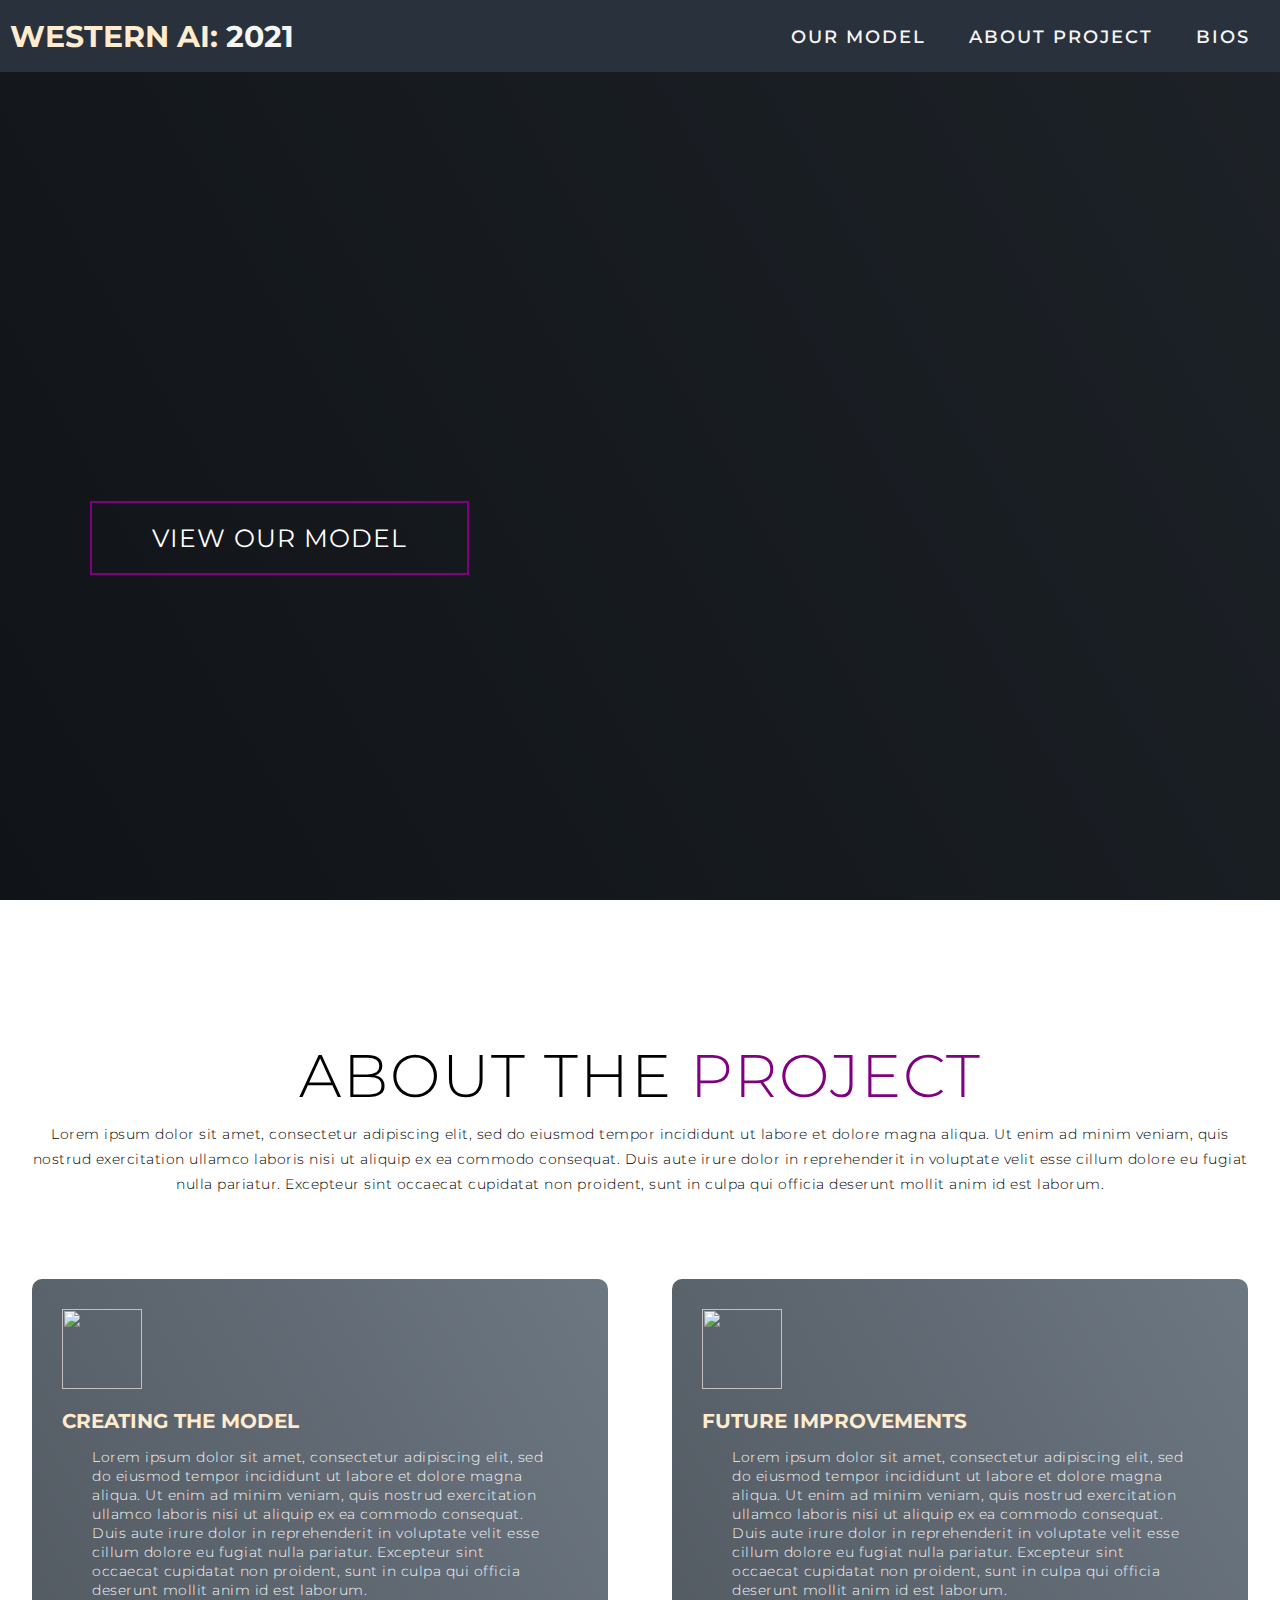
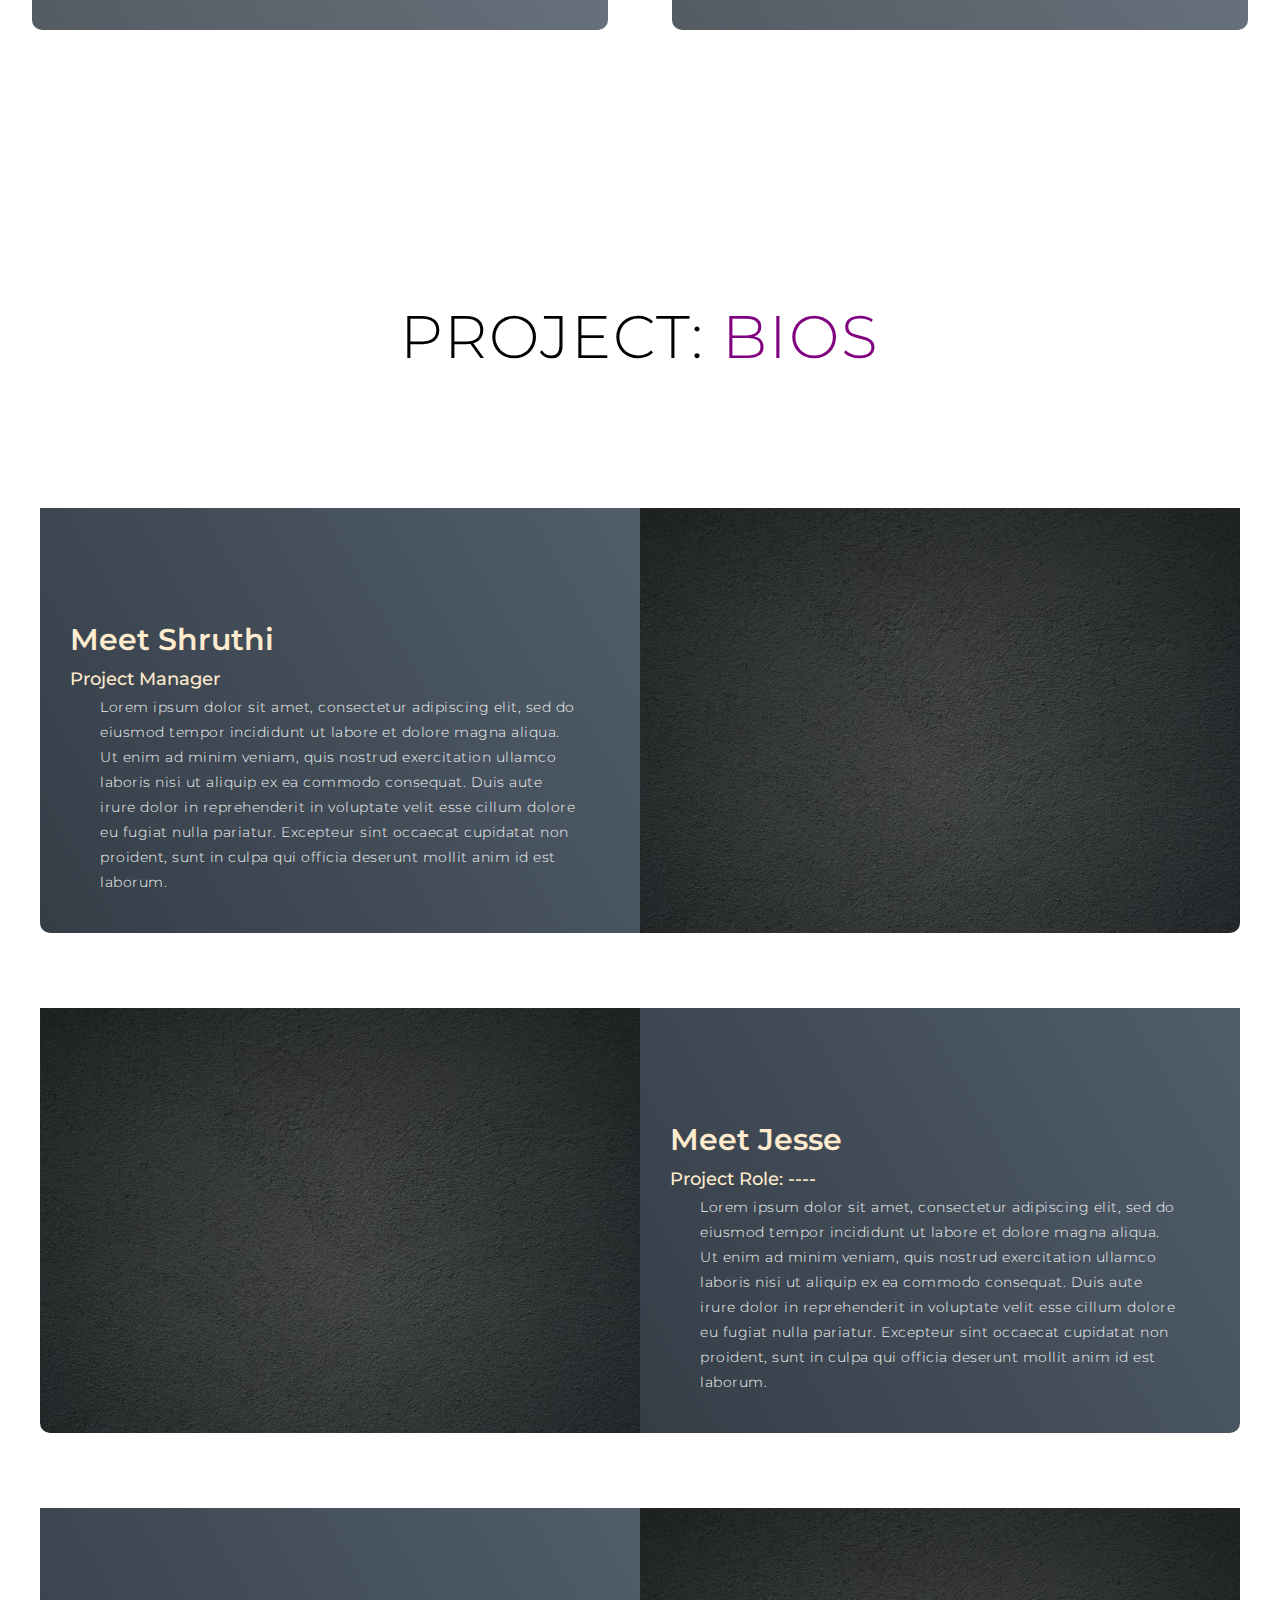
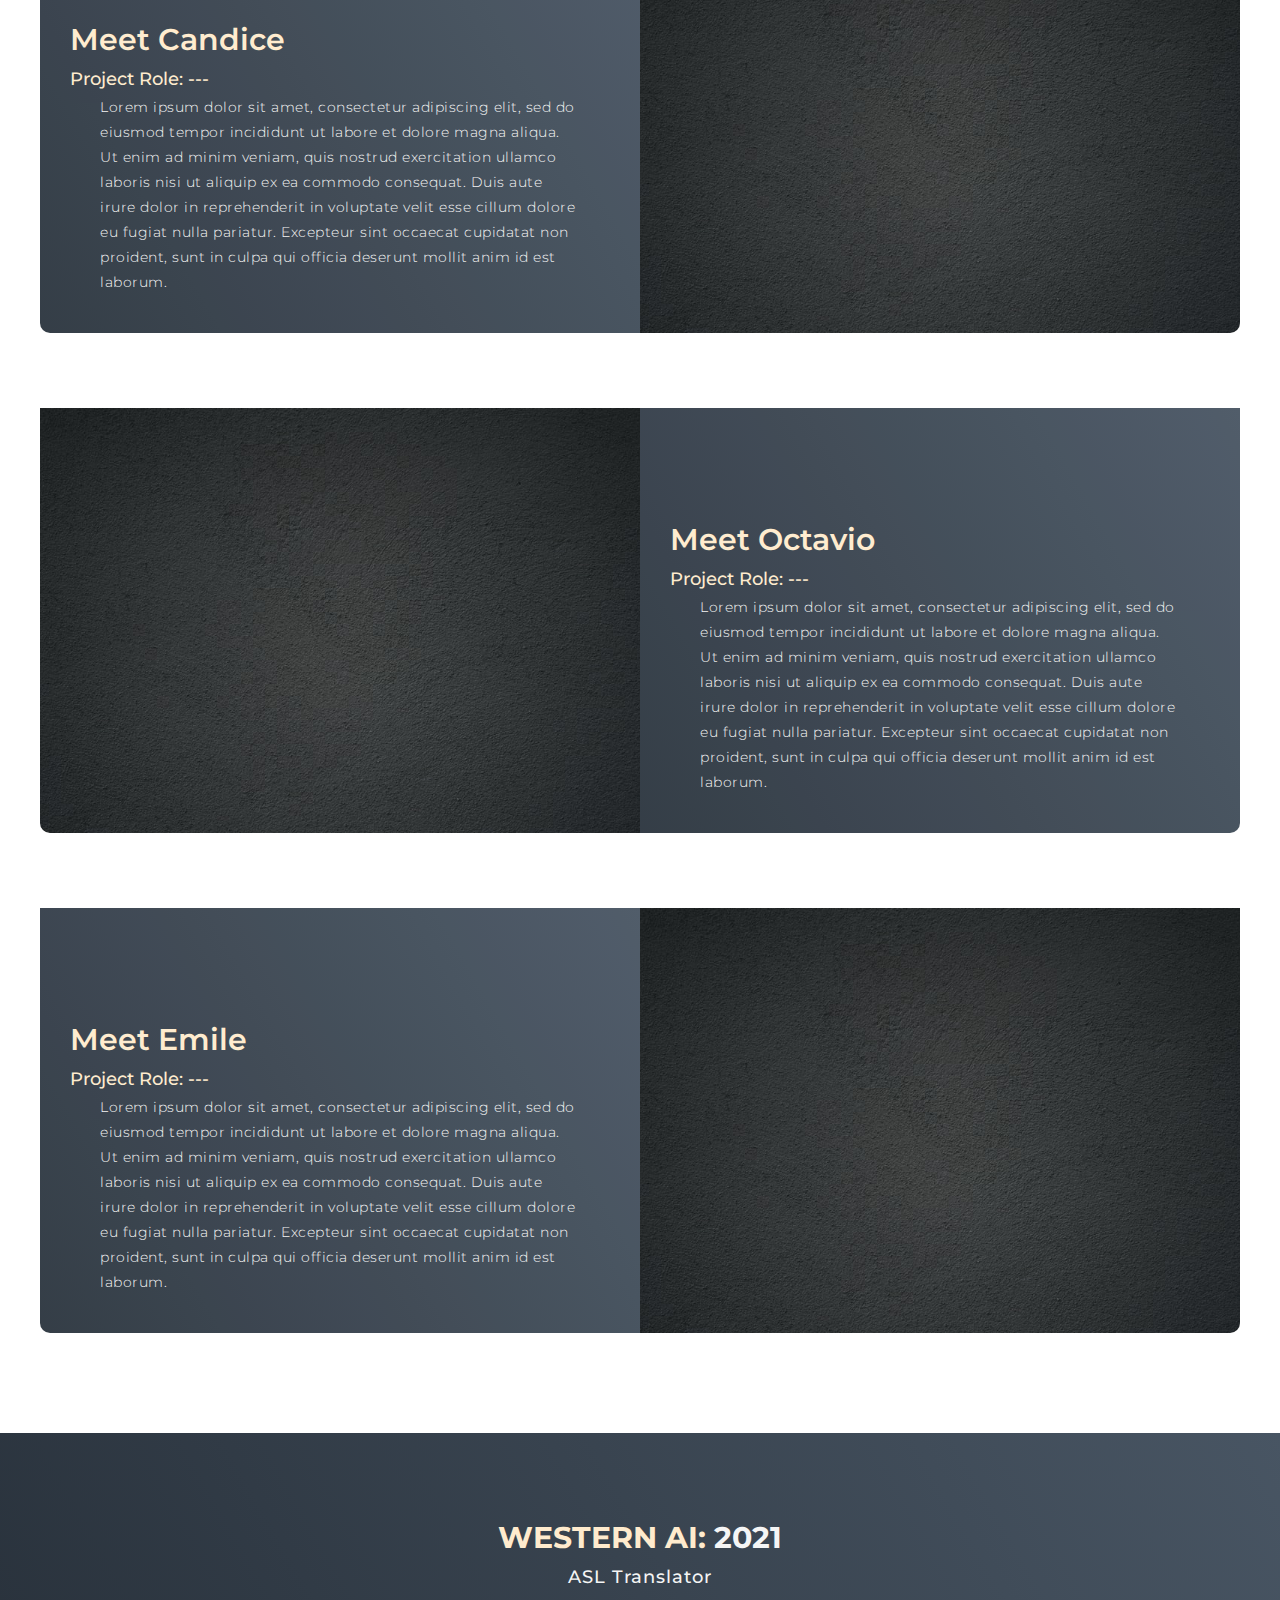
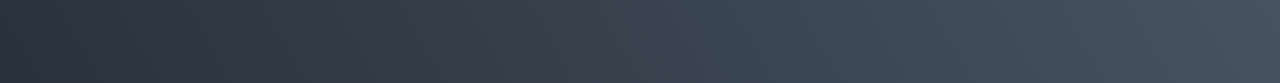
==== commit 613b9c59: "Fixed letter variable to show in model.html" ====
--- a/templates/index.html
+++ b/templates/index.html
@@ -86,7 +86,7 @@
       <div class="all-projects">
         <div class="project-items"> 
           <div class="project-info">
-            <h1>Meet Shruti</h1>
+            <h1>Meet Shruthi</h1>
             <h2>Project Manager</h2>
             <p> Lorem ipsum dolor sit amet, consectetur adipiscing elit, sed do eiusmod tempor incididunt ut labore et dolore magna aliqua. Ut enim ad minim veniam, quis nostrud exercitation ullamco laboris nisi ut aliquip ex ea commodo consequat. Duis aute irure dolor in reprehenderit in voluptate velit esse cillum dolore eu fugiat nulla pariatur. Excepteur sint occaecat cupidatat non proident, sunt in culpa qui officia deserunt mollit anim id est laborum.
             </p>
@@ -98,7 +98,7 @@
 
         <div class="project-items"> 
           <div class="project-info">
-            <h1>Meet Jessie</h1>
+            <h1>Meet Jesse</h1>
             <h2>Project Role: ----</h2>
             <p> Lorem ipsum dolor sit amet, consectetur adipiscing elit, sed do eiusmod tempor incididunt ut labore et dolore magna aliqua. Ut enim ad minim veniam, quis nostrud exercitation ullamco laboris nisi ut aliquip ex ea commodo consequat. Duis aute irure dolor in reprehenderit in voluptate velit esse cillum dolore eu fugiat nulla pariatur. Excepteur sint occaecat cupidatat non proident, sunt in culpa qui officia deserunt mollit anim id est laborum.
             </p>
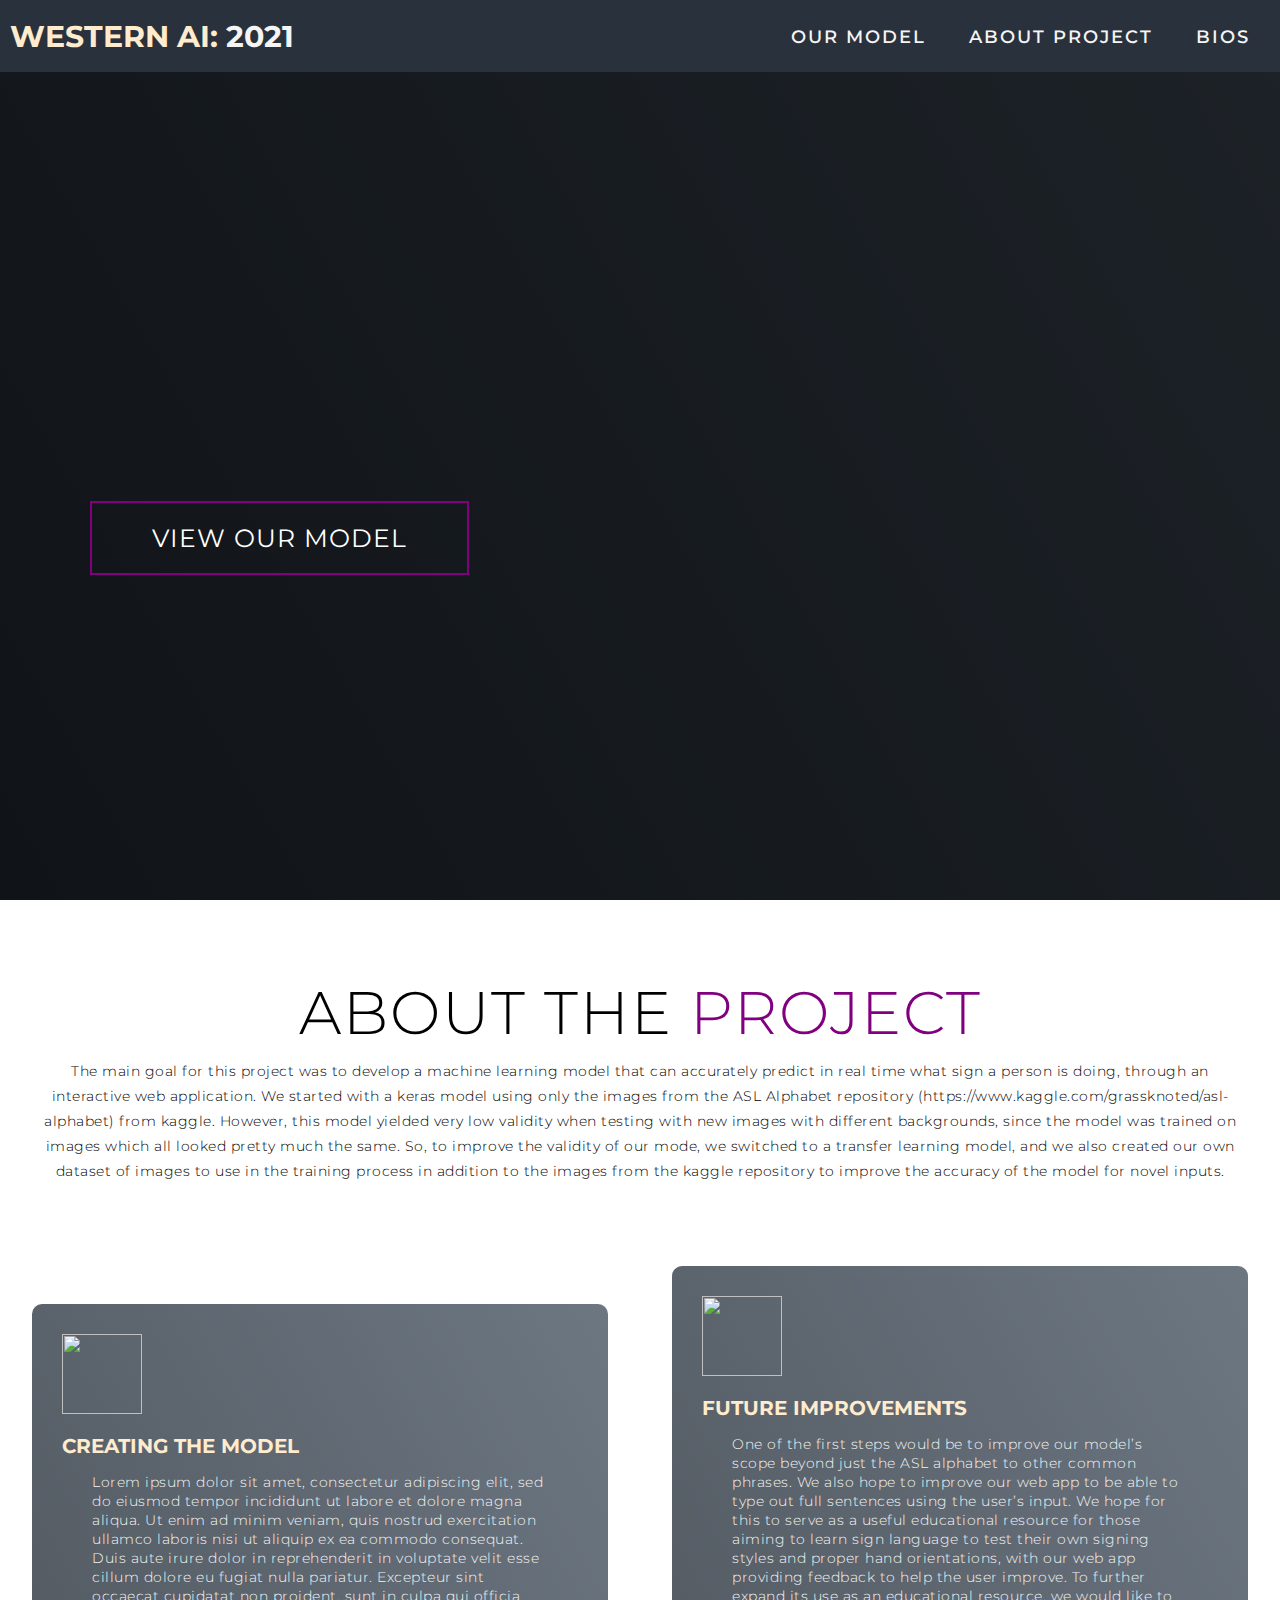
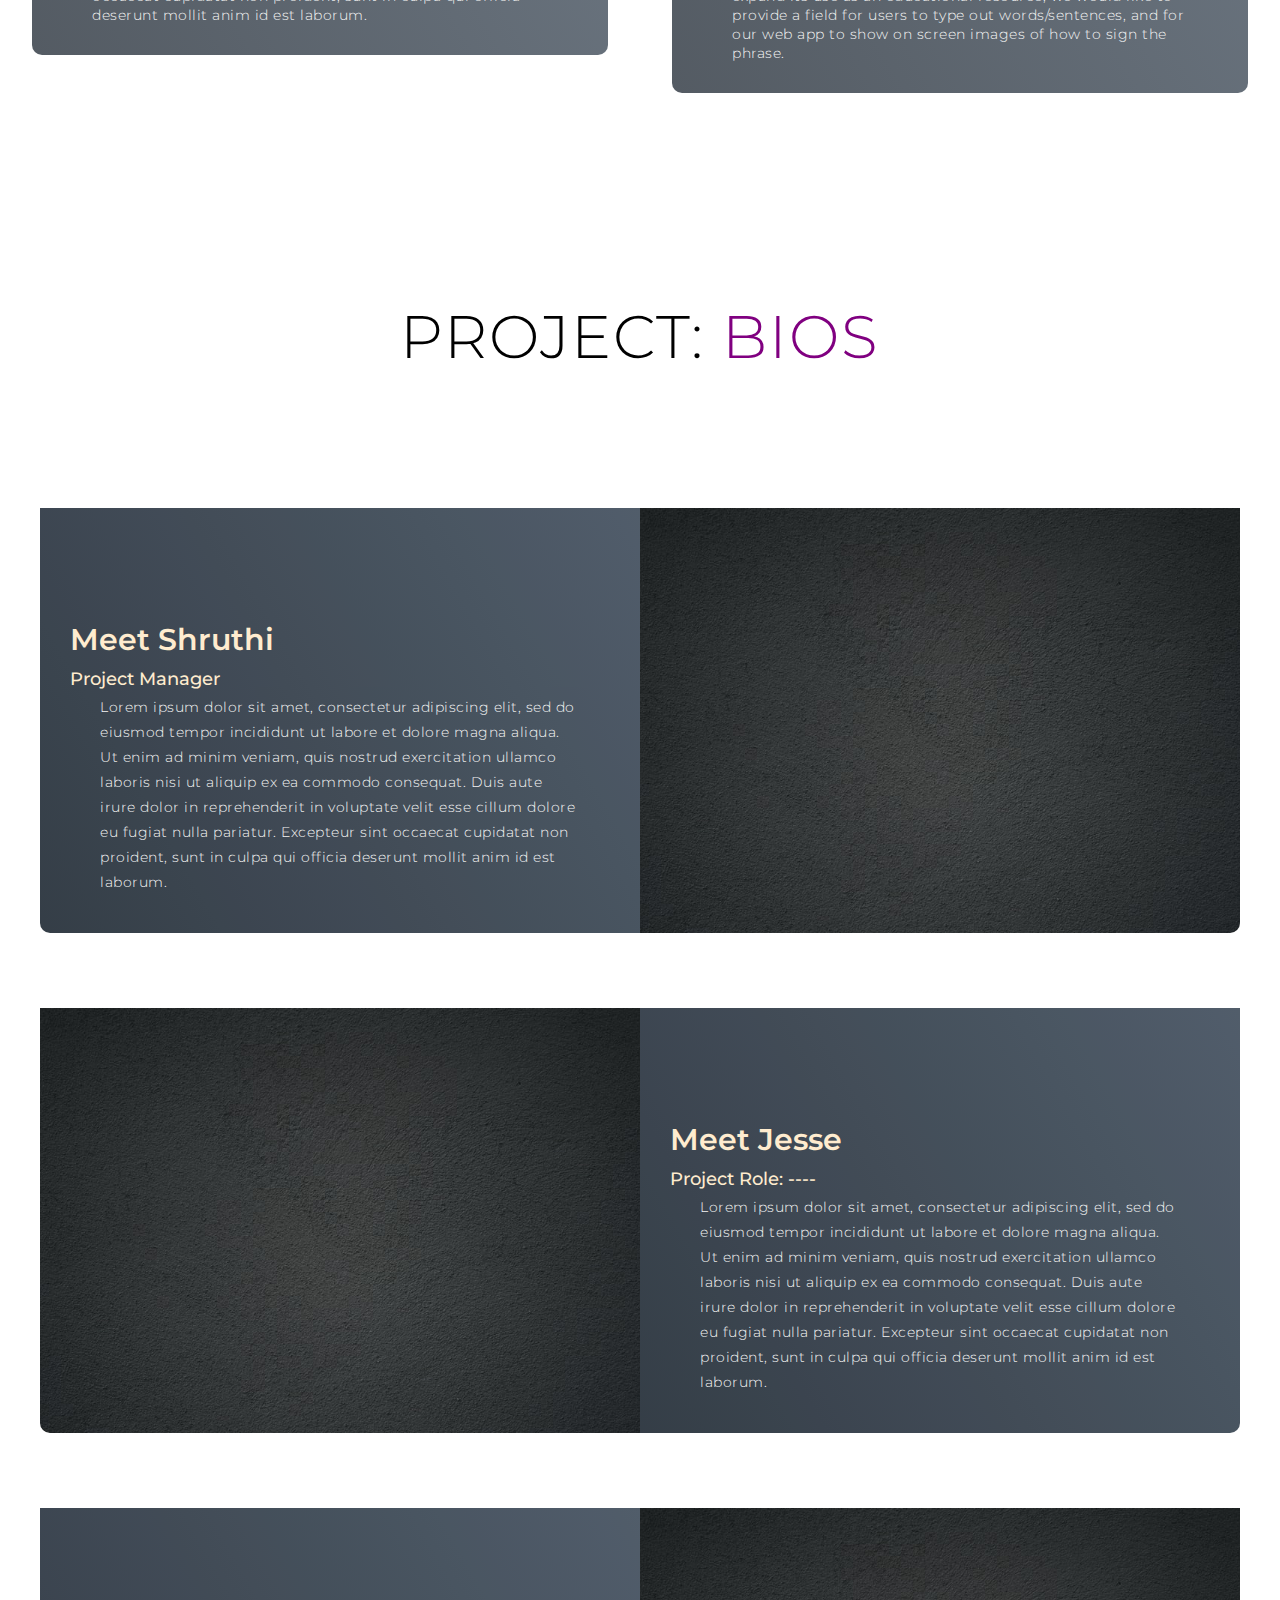
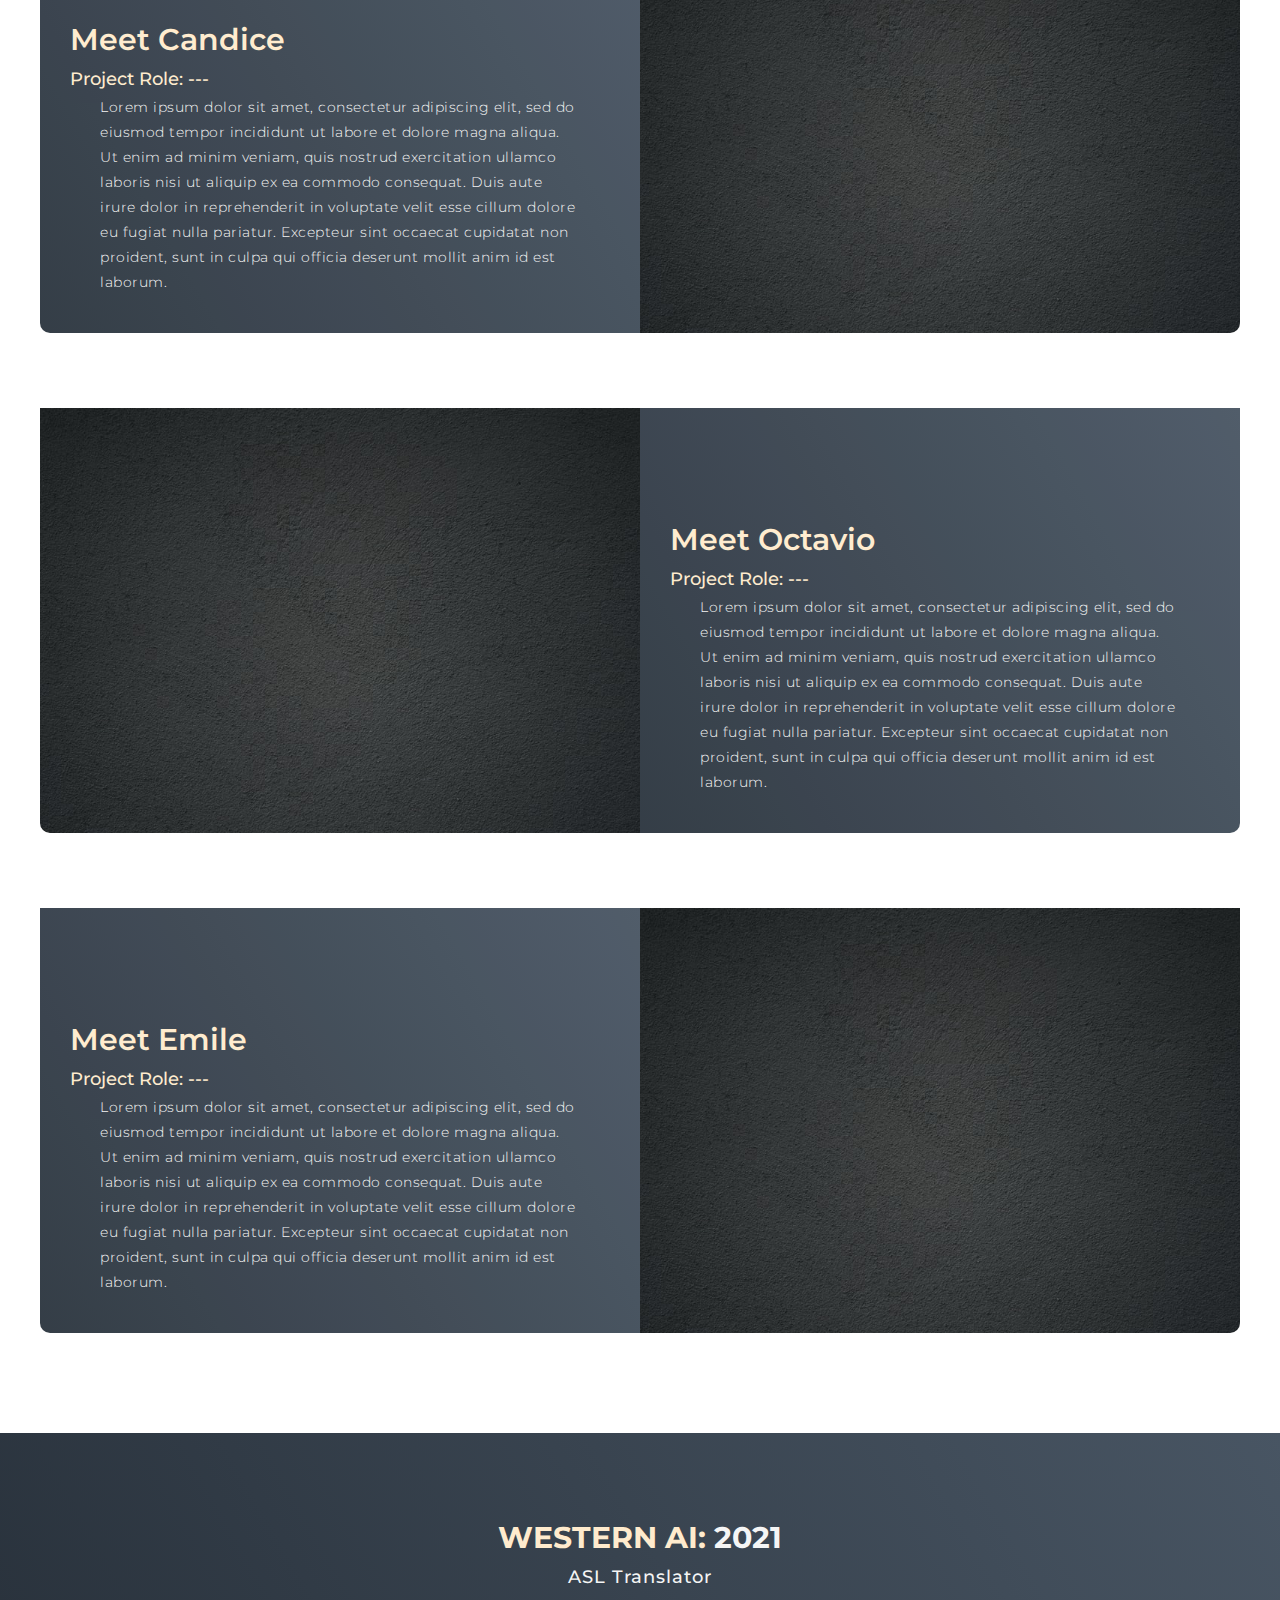
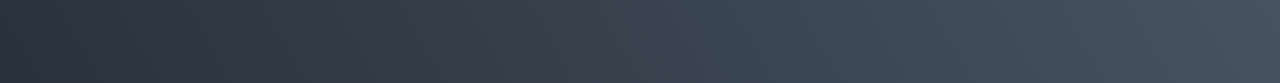
==== commit 6a15ff60: "Update index.html" ====
--- a/templates/index.html
+++ b/templates/index.html
@@ -51,7 +51,7 @@
       <div class="about-top">
         <h1 class="section-title"> About The <span> Project</span></h1>
         <p>
-          Lorem ipsum dolor sit amet, consectetur adipiscing elit, sed do eiusmod tempor incididunt ut labore et dolore magna aliqua. Ut enim ad minim veniam, quis nostrud exercitation ullamco laboris nisi ut aliquip ex ea commodo consequat. Duis aute irure dolor in reprehenderit in voluptate velit esse cillum dolore eu fugiat nulla pariatur. Excepteur sint occaecat cupidatat non proident, sunt in culpa qui officia deserunt mollit anim id est laborum.
+            The main goal for this project was to develop a machine learning model that can accurately predict in real time what sign a person is doing, through an interactive web application. We started with a keras model using only the images from the ASL Alphabet repository (https://www.kaggle.com/grassknoted/asl-alphabet) from kaggle. However, this model yielded very low validity when testing with new images with different backgrounds, since the model was trained on images which all looked pretty much the same. So, to improve the validity of our mode, we switched to a transfer learning model, and we also created our own dataset of images to use in the training process in addition to the images from the kaggle repository to improve the accuracy of the model for novel inputs.  
         </p>
       </div>
 
@@ -67,7 +67,7 @@
           <div class="icon"> <img src="https://img.icons8.com/bubbles/100/000000/sign-language-i.png"/>  </div>
           <h2> Future Improvements </h2>
           <p>
-            Lorem ipsum dolor sit amet, consectetur adipiscing elit, sed do eiusmod tempor incididunt ut labore et dolore magna aliqua. Ut enim ad minim veniam, quis nostrud exercitation ullamco laboris nisi ut aliquip ex ea commodo consequat. Duis aute irure dolor in reprehenderit in voluptate velit esse cillum dolore eu fugiat nulla pariatur. Excepteur sint occaecat cupidatat non proident, sunt in culpa qui officia deserunt mollit anim id est laborum.
+              One of the first steps would be to improve our model’s scope beyond just the ASL alphabet to other common phrases. We also hope to improve our web app to be able to type out full sentences using the user’s input. We hope for this to serve as a useful educational resource for those aiming to learn sign language to test their own signing styles and proper hand orientations, with our web app providing feedback to help the user improve. To further expand its use as an educational resource, we would like to provide a field for users to type out words/sentences, and for our web app to show on screen images of how to sign the phrase. 
           </p>  
         </div>
       </div>
@@ -167,4 +167,4 @@
   <script src="../static/work.js"></script>
 </body>
 
-</html>+</html>
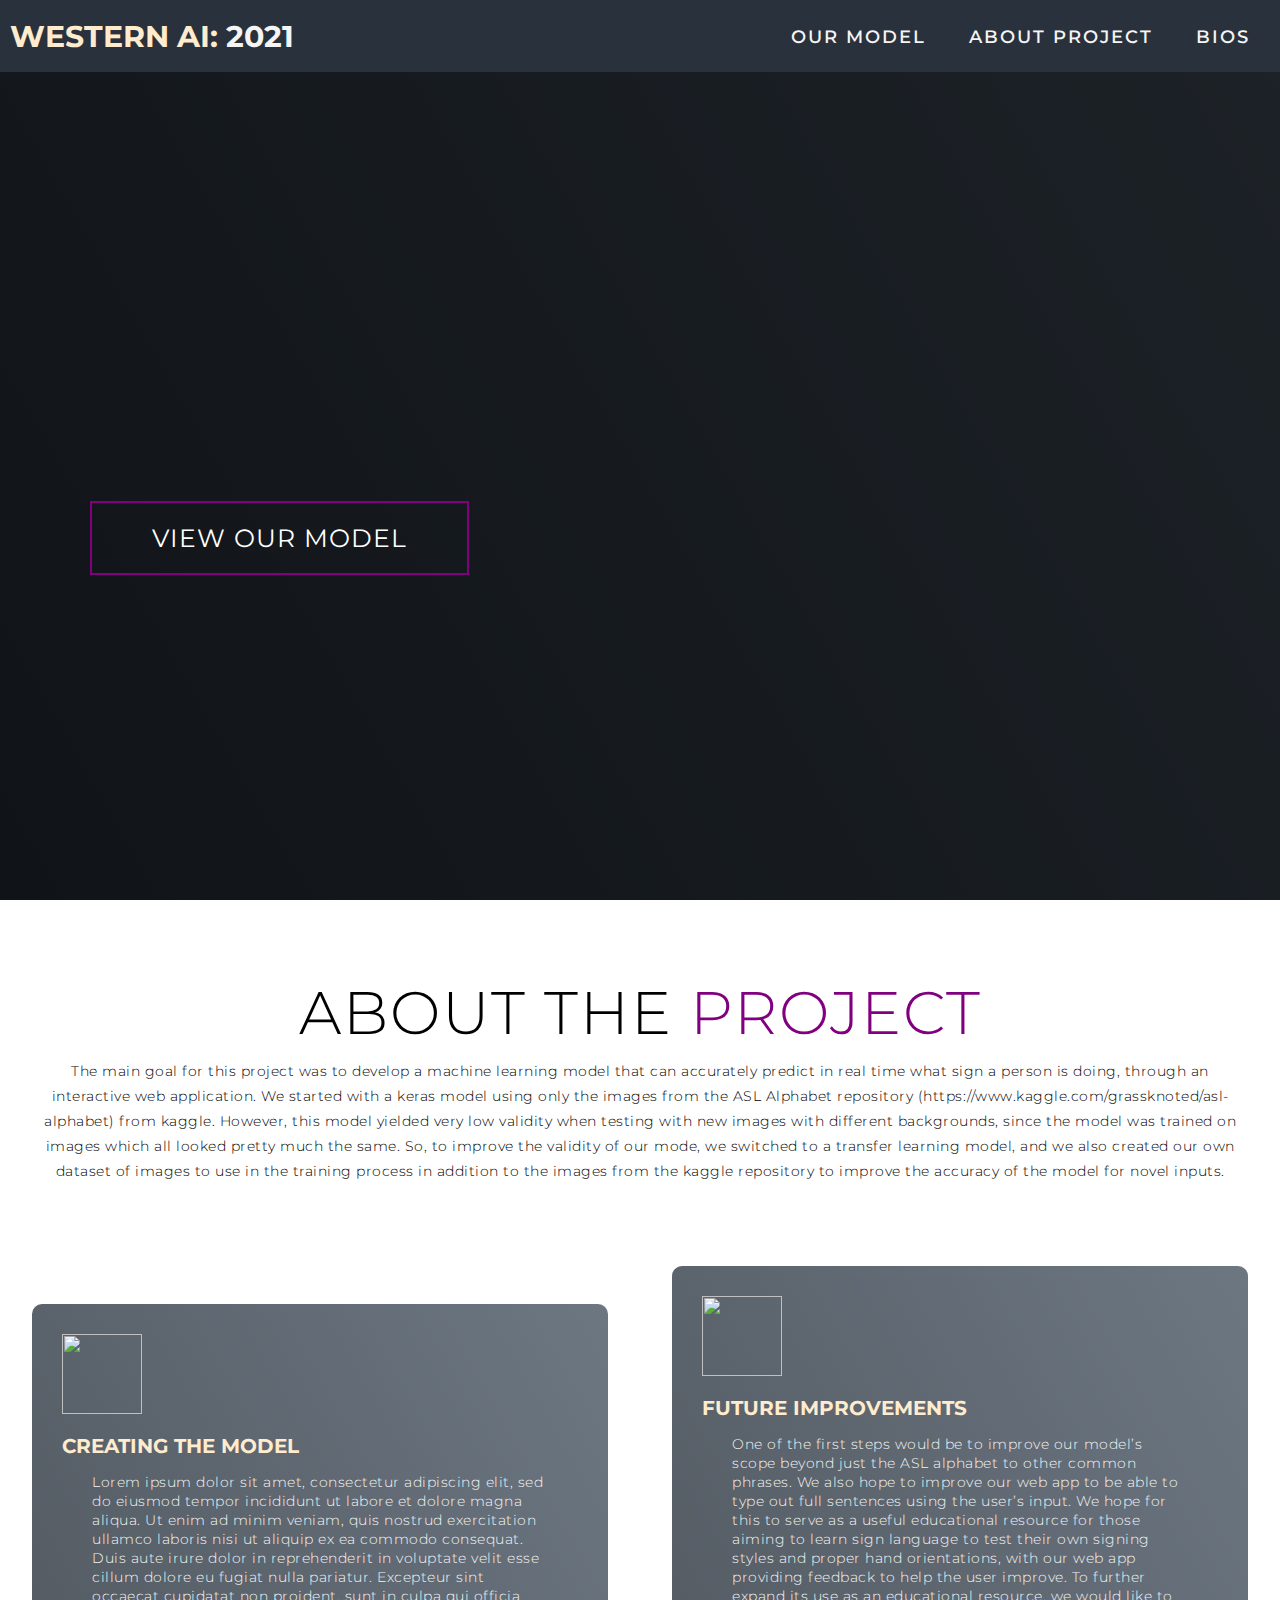
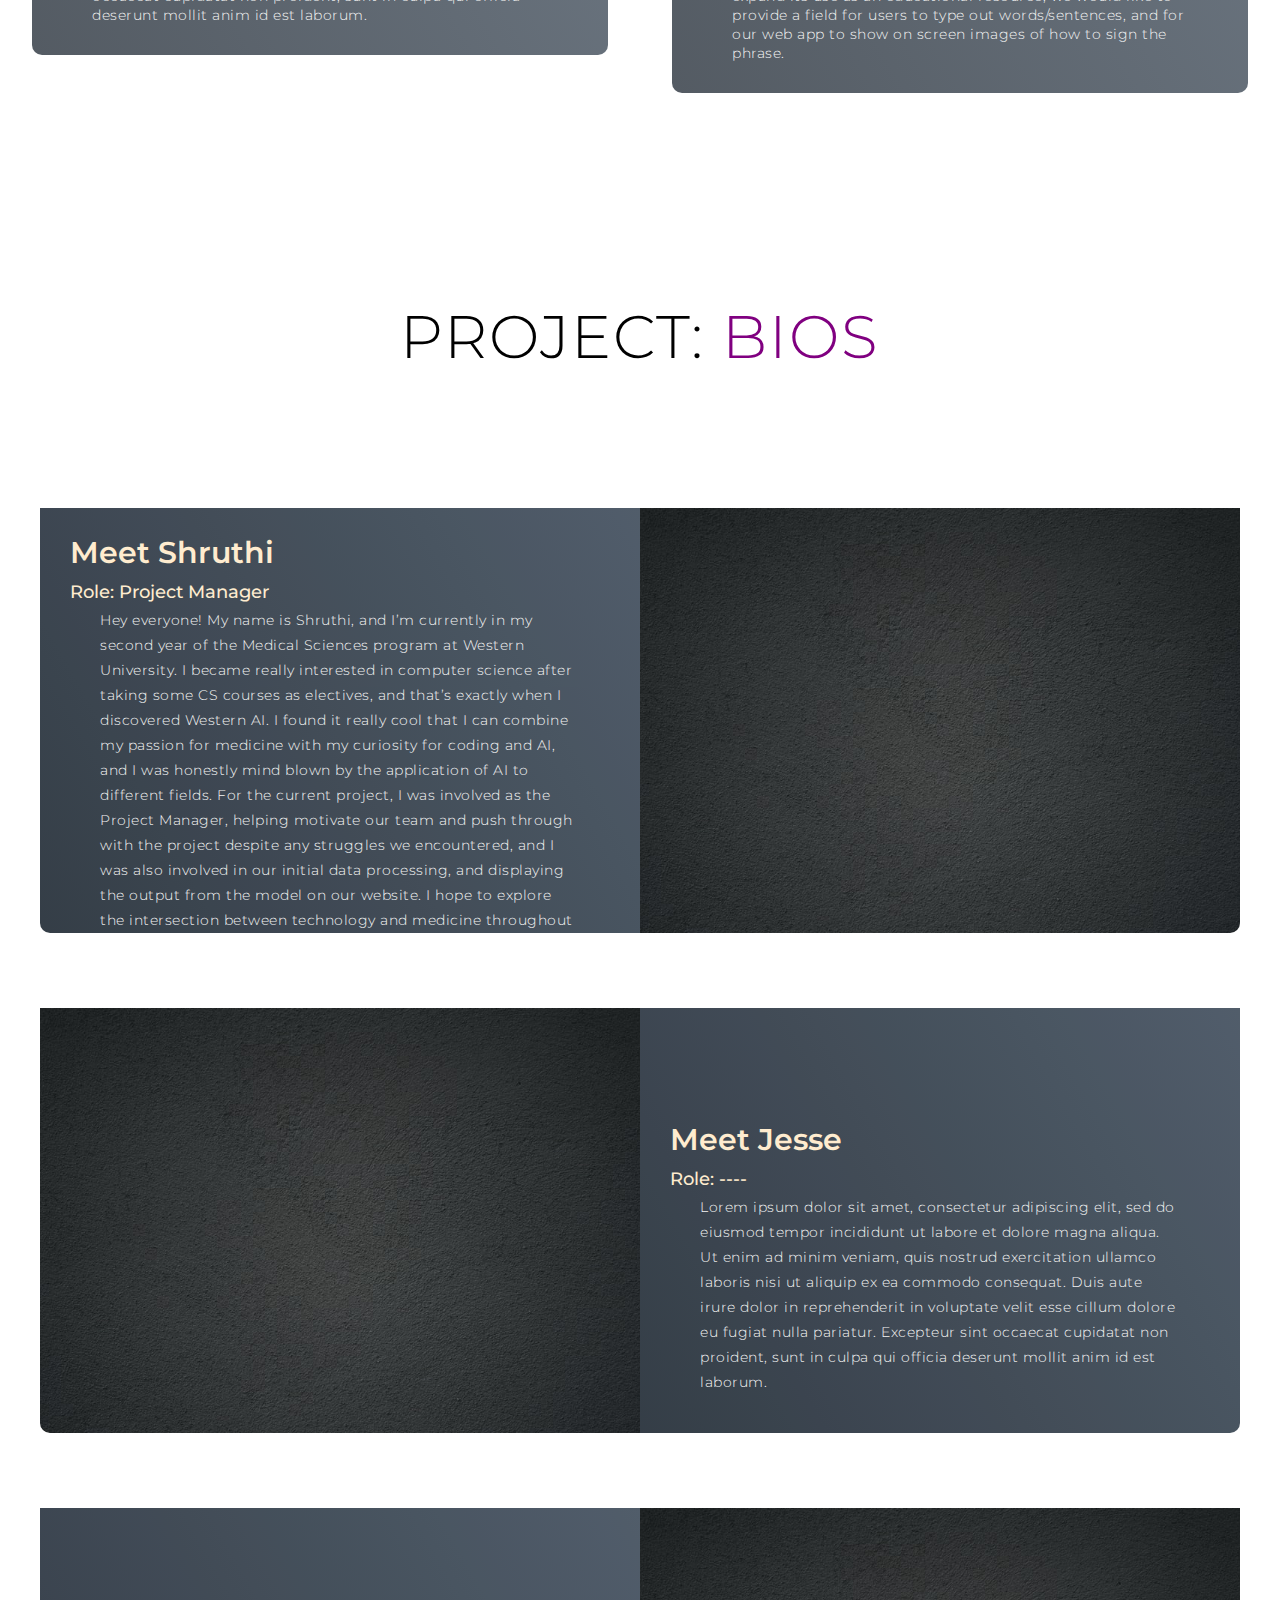
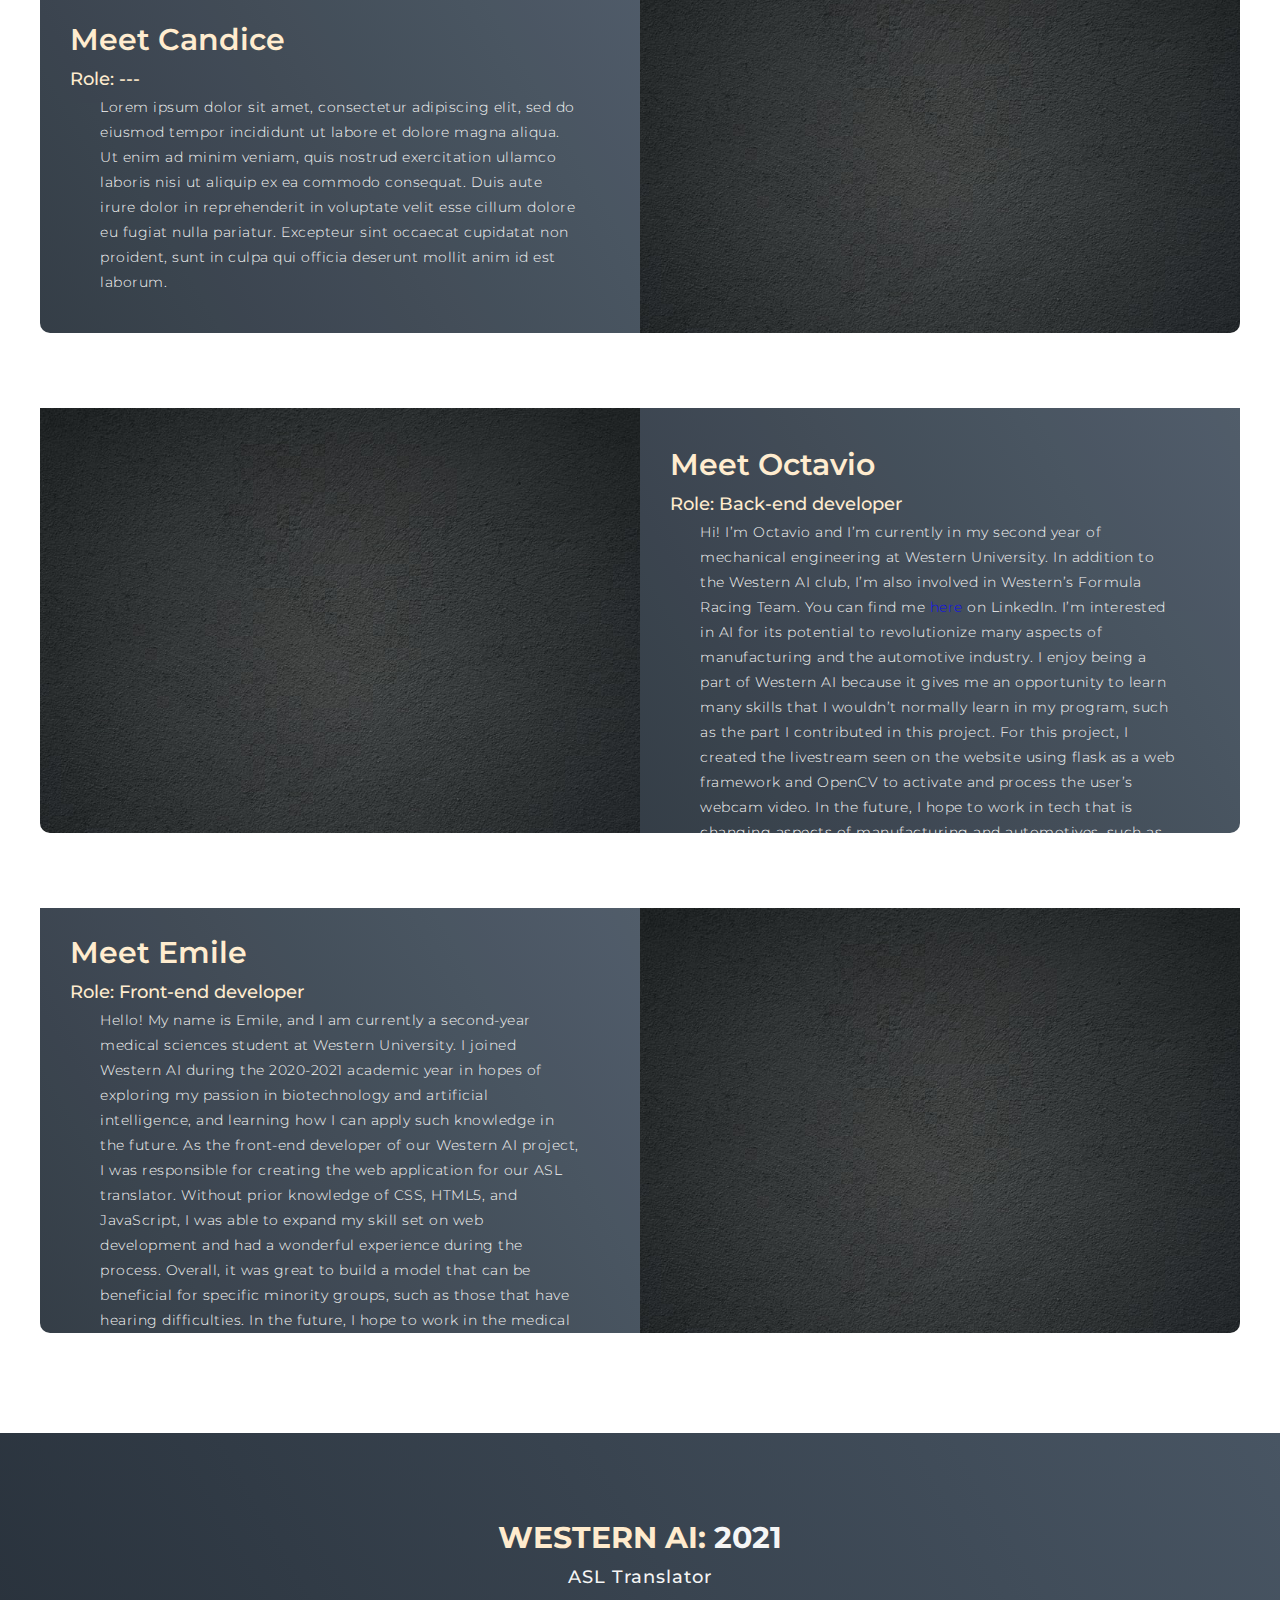
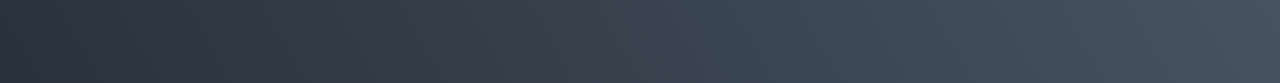
==== commit fb0b6699: "Update index.html" ====
--- a/templates/index.html
+++ b/templates/index.html
@@ -87,8 +87,9 @@
         <div class="project-items"> 
           <div class="project-info">
             <h1>Meet Shruthi</h1>
-            <h2>Project Manager</h2>
-            <p> Lorem ipsum dolor sit amet, consectetur adipiscing elit, sed do eiusmod tempor incididunt ut labore et dolore magna aliqua. Ut enim ad minim veniam, quis nostrud exercitation ullamco laboris nisi ut aliquip ex ea commodo consequat. Duis aute irure dolor in reprehenderit in voluptate velit esse cillum dolore eu fugiat nulla pariatur. Excepteur sint occaecat cupidatat non proident, sunt in culpa qui officia deserunt mollit anim id est laborum.
+            <h2>Role: Project Manager</h2>
+            <p> 
+              Hey everyone! My name is Shruthi, and I’m currently in my second year of the Medical Sciences program at Western University. I became really interested in computer science after taking some CS courses as electives, and that’s exactly when I discovered Western AI. I found it really cool that I can combine my passion for medicine with my curiosity for coding and AI, and I was honestly mind blown by the application of AI to different fields. For the current project, I was involved as the Project Manager, helping motivate our team and push through with the project despite any struggles we encountered, and I was also involved in our initial data processing, and displaying the output from the model on our website. I hope to explore the intersection between technology and medicine throughout my next few years at Western, and hopefully into the next stage of my academic journey as well.
             </p>
           </div>
           <div class="project-img">
@@ -99,7 +100,7 @@
         <div class="project-items"> 
           <div class="project-info">
             <h1>Meet Jesse</h1>
-            <h2>Project Role: ----</h2>
+            <h2>Role: ----</h2>
             <p> Lorem ipsum dolor sit amet, consectetur adipiscing elit, sed do eiusmod tempor incididunt ut labore et dolore magna aliqua. Ut enim ad minim veniam, quis nostrud exercitation ullamco laboris nisi ut aliquip ex ea commodo consequat. Duis aute irure dolor in reprehenderit in voluptate velit esse cillum dolore eu fugiat nulla pariatur. Excepteur sint occaecat cupidatat non proident, sunt in culpa qui officia deserunt mollit anim id est laborum.
             </p>
           </div>
@@ -111,7 +112,7 @@
         <div class="project-items"> 
           <div class="project-info">
             <h1>Meet Candice</h1>
-            <h2>Project Role: ---</h2>
+            <h2>Role: ---</h2>
             <p> Lorem ipsum dolor sit amet, consectetur adipiscing elit, sed do eiusmod tempor incididunt ut labore et dolore magna aliqua. Ut enim ad minim veniam, quis nostrud exercitation ullamco laboris nisi ut aliquip ex ea commodo consequat. Duis aute irure dolor in reprehenderit in voluptate velit esse cillum dolore eu fugiat nulla pariatur. Excepteur sint occaecat cupidatat non proident, sunt in culpa qui officia deserunt mollit anim id est laborum.
             </p>
           </div>
@@ -123,8 +124,9 @@
         <div class="project-items"> 
           <div class="project-info">
             <h1>Meet Octavio</h1>
-            <h2>Project Role: ---</h2>
-            <p> Lorem ipsum dolor sit amet, consectetur adipiscing elit, sed do eiusmod tempor incididunt ut labore et dolore magna aliqua. Ut enim ad minim veniam, quis nostrud exercitation ullamco laboris nisi ut aliquip ex ea commodo consequat. Duis aute irure dolor in reprehenderit in voluptate velit esse cillum dolore eu fugiat nulla pariatur. Excepteur sint occaecat cupidatat non proident, sunt in culpa qui officia deserunt mollit anim id est laborum.
+            <h2>Role: Back-end developer</h2>
+            <p> 
+              Hi! I’m Octavio and I’m currently in my second year of mechanical engineering at Western University. In addition to the Western AI club, I’m also involved in Western’s Formula Racing Team. You can find me <a href="http://www.linkedin.com/in/octavio-diaz2"> here </a> on LinkedIn. I’m interested in AI for its potential to revolutionize many aspects of manufacturing and the automotive industry. I enjoy being a part of Western AI because it gives me an opportunity to learn many skills that I wouldn’t normally learn in my program, such as the part I contributed in this project. For this project, I created the livestream seen on the website using flask as a web framework and OpenCV to activate and process the user’s webcam video. In the future, I hope to work in tech that is changing aspects of manufacturing and automotives, such as applying AI visual recognition for automated machines.
             </p>
           </div>
           <div class="project-img">
@@ -135,8 +137,9 @@
         <div class="project-items"> 
           <div class="project-info">
             <h1>Meet Emile </h1>
-            <h2>Project Role: ---</h2>
-            <p> Lorem ipsum dolor sit amet, consectetur adipiscing elit, sed do eiusmod tempor incididunt ut labore et dolore magna aliqua. Ut enim ad minim veniam, quis nostrud exercitation ullamco laboris nisi ut aliquip ex ea commodo consequat. Duis aute irure dolor in reprehenderit in voluptate velit esse cillum dolore eu fugiat nulla pariatur. Excepteur sint occaecat cupidatat non proident, sunt in culpa qui officia deserunt mollit anim id est laborum.
+            <h2>Role: Front-end developer</h2>
+            <p> 
+              Hello! My name is Emile, and I am currently a second-year medical sciences student at Western University. I joined Western AI during the 2020-2021 academic year in hopes of exploring my passion in biotechnology and artificial intelligence, and learning how I can apply such knowledge in the future. As the front-end developer of our Western AI project, I was responsible for creating the web application for our ASL translator. Without prior knowledge of CSS, HTML5, and JavaScript, I was able to expand my skill set on web development and had a wonderful experience during the process. Overall, it was great to build a model that can be beneficial for specific minority groups, such as those that have hearing difficulties. In the future, I hope to work in the medical and research field and potentially use artificial intelligence to map out problems related to health and well-being. 
             </p>
           </div>
           <div class="project-img">
